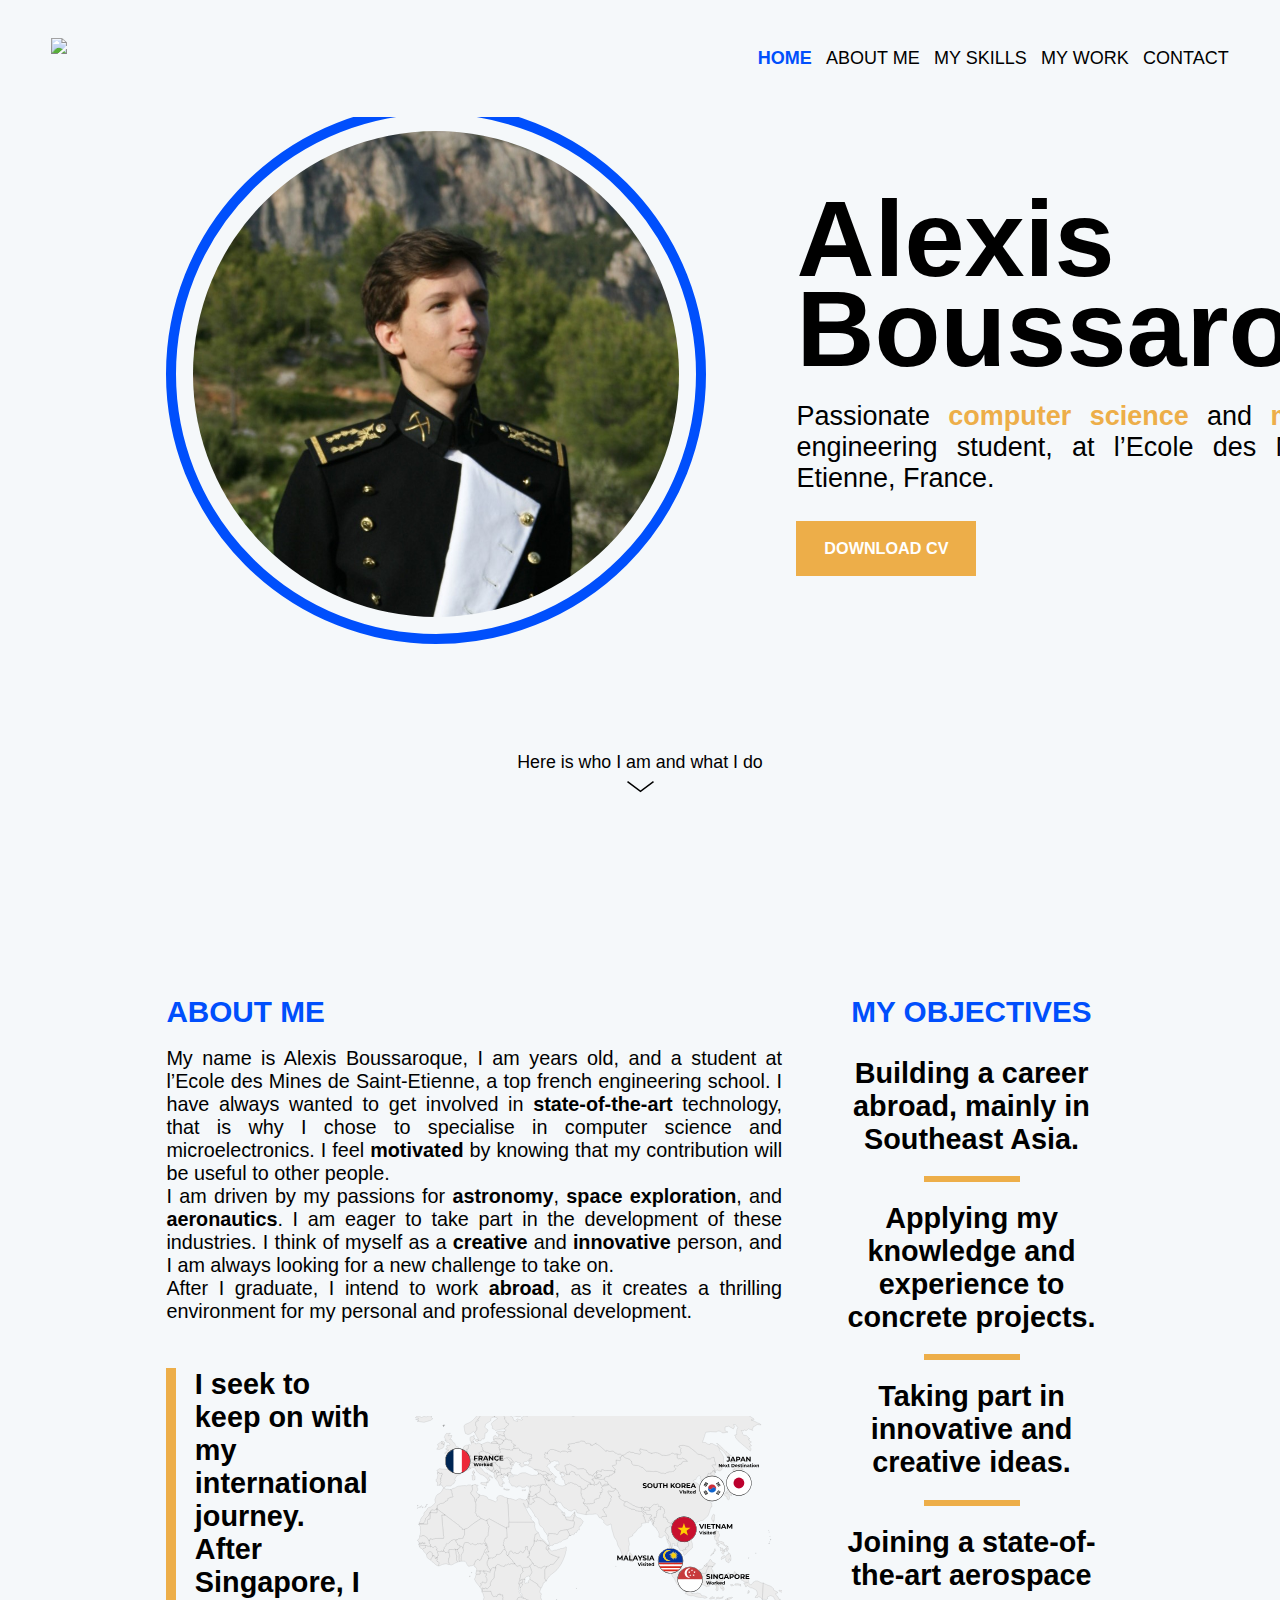
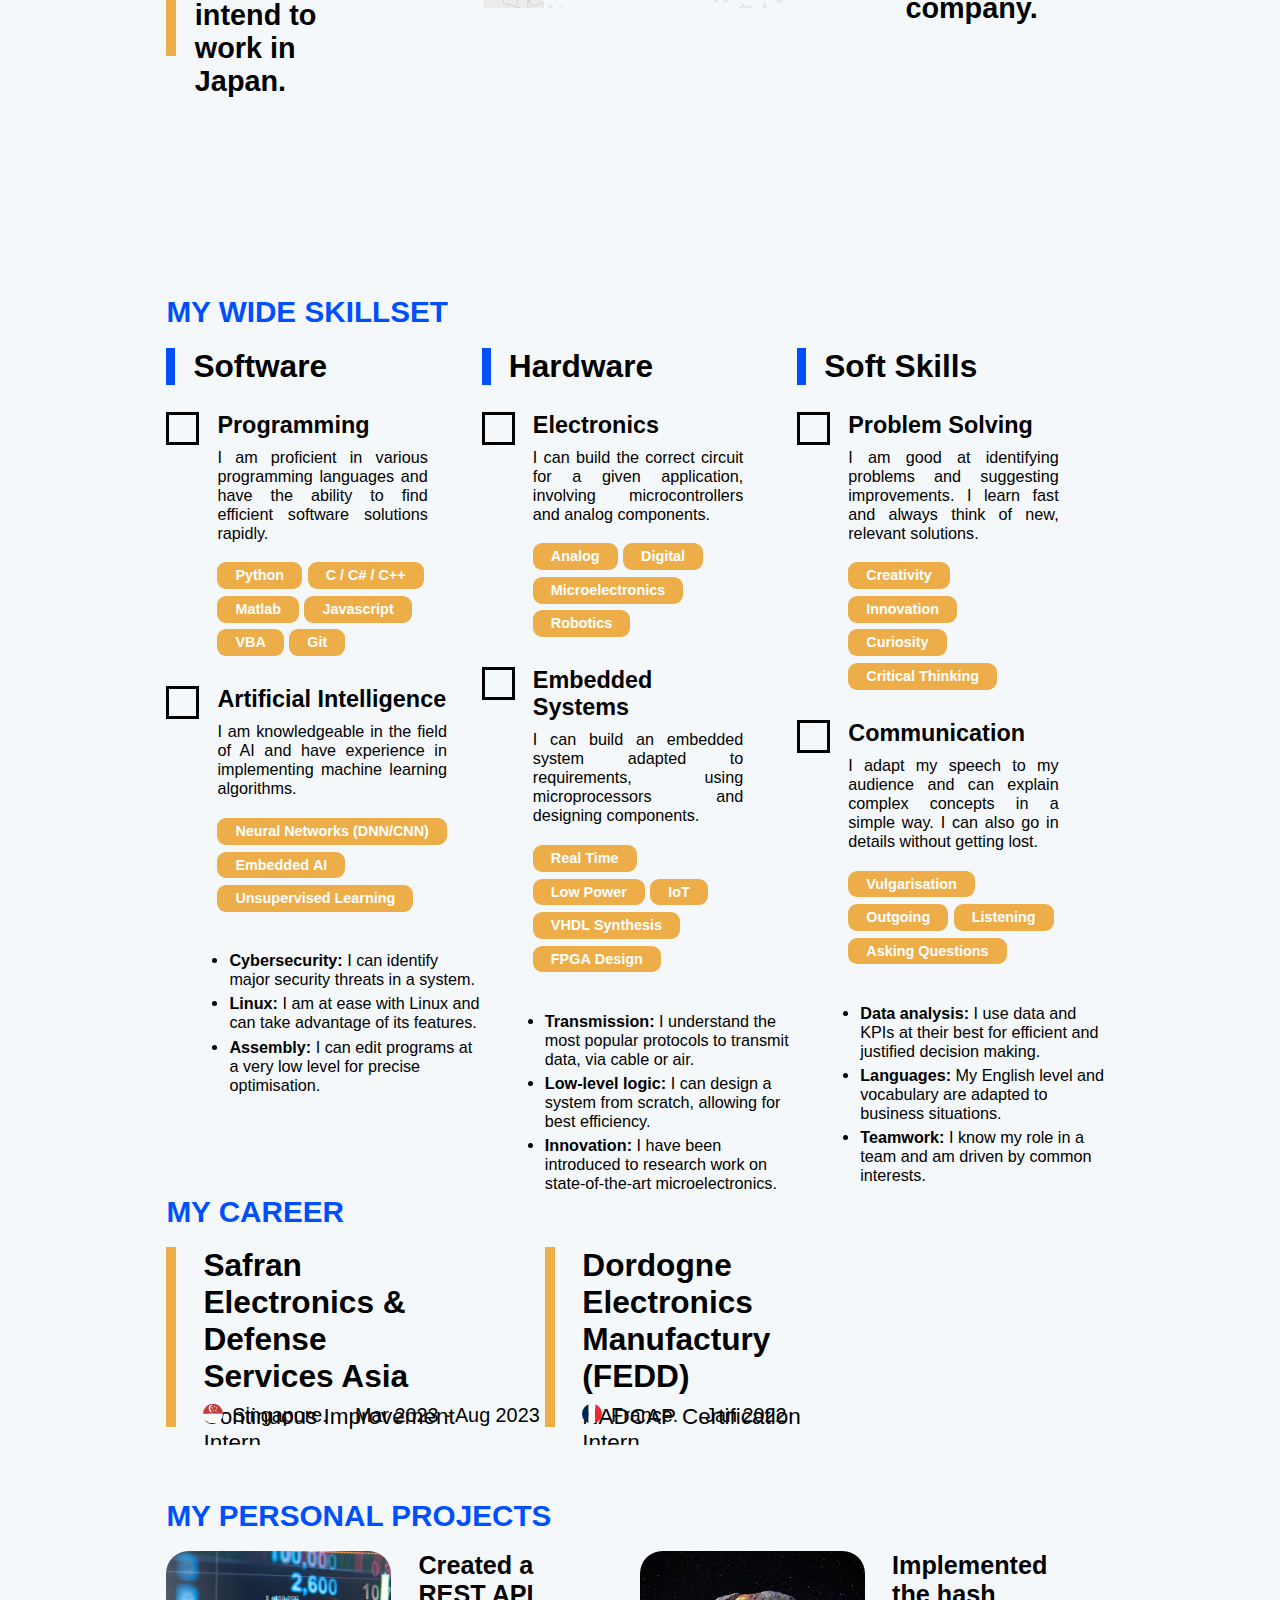
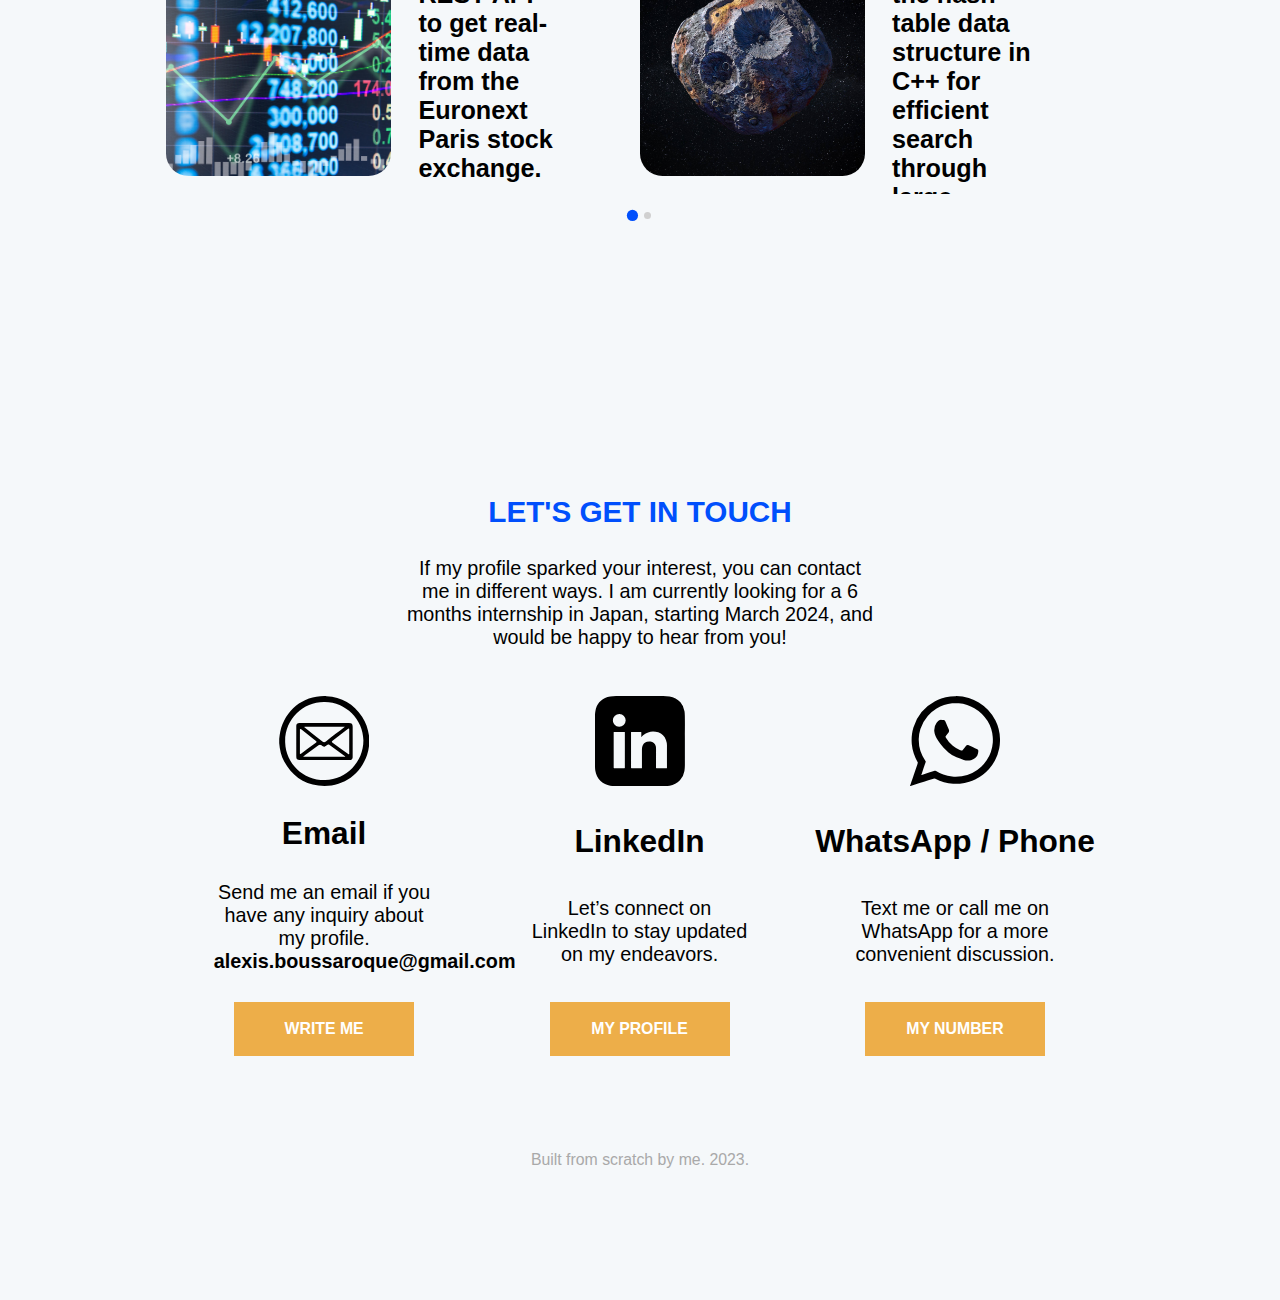
==== index.html @ 75cb09f6 "feat: Improved the 'skills' section" ====
<!DOCTYPE html>
<html>
    <head>
        <title>Alexis Boussaroque</title>
        <link rel="icon" href="static/images/website_logo.svg">
        <link rel="stylesheet" href="static/css/common_styles.css">
        <link rel="stylesheet" href="static/css/home_styles.css">
        <link rel="stylesheet" href="static/css/aboutme_styles.css">
        <link rel="stylesheet" href="static/css/skills_styles.css">
        <link rel="stylesheet" href="static/css/work_styles.css">
        <link rel="stylesheet" href="static/css/contact_styles.css">
        <meta name="viewport" content="width=device-width, height=device-height, initial-scale=1.0, user-scalable=0, minimum-scale=1.0, maximum-scale=1.0">
    </head>
    <body>
        <div class="mobile-menu-opacifier"></div>
        <!-- HEADER -->
        <div class="header">
            <div class="header-logo" onclick="scrollToSlide(0)">
                <img src="static/images/website_logo.svg">
            </div>
            <div class="header-menu">
                <div class="header-tab header-tab-selected">HOME</div>
                <div class="header-tab">ABOUT ME</div>
                <div class="header-tab">MY SKILLS</div>
                <div class="header-tab">MY WORK</div>
                <div class="header-tab">CONTACT</div>
            </div>
            <div class="header-menu-mobile" onclick="toggleMobileMenu()">
                <div class="header-menu-active-tab">HOME</div>
                <div class="header-menu-mobile-icon">
                    <svg width="53" height="23" viewBox="0 0 53 23" fill="none" xmlns="http://www.w3.org/2000/svg"><path d="M1 2L26.5 21L52 2" stroke="black" stroke-width="10"/></svg>
                </div>
            </div>
        </div>
        <div class="mobile-menu-container">
            <div class="header-tab-mobile header-tab-selected">HOME</div>
            <div class="header-tab-mobile">ABOUT ME</div>
            <div class="header-tab-mobile">MY SKILLS</div>
            <div class="header-tab-mobile">MY WORK</div>
            <div class="header-tab-mobile">CONTACT</div>
        </div>

        <!-- HOME -->
        <div class="slide" id="homeSlide">
            <div class="home-container">
                <div class="portrait-container">
                    <div class="portrait-outline"></div>
                    <div class="portrait-image"></div>
                </div>
                <div class="home-text-container">
                    <h1>Alexis<br>Boussaroque</h1>
                    <p>Passionate <b>computer science</b> and <b>microelectronics</b> engineering student, at l’Ecole des Mines de Saint-Etienne, France.</p>
                    <button onclick="window.open('static/doc/cv.pdf', '_blank')">DOWNLOAD CV</button>
                </div>
            </div>
            <div class="scroll-message" onclick="scrollToSlide(1)">
                <p>Here is who I am and what I do</p>
                <svg width="53" height="23" viewBox="0 0 53 23" fill="none" xmlns="http://www.w3.org/2000/svg"><path d="M1 2L26.5 21L52 2" stroke="black" stroke-width="3"/></svg>
            </div>
        </div>

        <!-- ABOUT ME -->
        <div class="slide" id="aboutmeSlide">
            <div class="aboutme-columns">
                <div class="column">
                    <h2>ABOUT ME</h2>
                    <p>
                        My name is Alexis Boussaroque, I am <span id="age"></span> years old, and a student at l’Ecole des Mines de Saint-Etienne, a top french engineering school.
                        I have always wanted to get involved in <b>state-of-the-art</b> technology, that is why I chose to specialise in computer science and microelectronics.
                        I feel <b>motivated</b> by knowing that my contribution will be useful to other people.<br>
                        I am driven by my passions for <b>astronomy</b>, <b>space exploration</b>, and <b>aeronautics</b>. I am eager to take part in the development of these industries.
                        I think of myself as a <b>creative</b> and <b>innovative</b> person, and I am always looking for a new challenge to take on.<br>
                        After I graduate, I intend to work <b>abroad</b>, as it creates a thrilling environment for my personal and professional development.
                    </p>
                    <div class="world-map">
                        <div>
                            I seek to keep on with my international journey.<br>
                            After Singapore, I intend to work in Japan.
                        </div>
                        <div></div>
                    </div>
                </div>
                <div class="column">
                    <h2>MY OBJECTIVES</h2>
                    <div class="objective-text">Building a career abroad, mainly in Southeast Asia.</div>
                    <hr class="objective-line">
                    <div class="objective-text">Applying my knowledge and experience to concrete projects.</div>
                    <hr class="objective-line">
                    <div class="objective-text">Taking part in innovative and creative ideas.</div>
                    <hr class="objective-line">
                    <div class="objective-text">Joining a state-of-the-art aerospace company.</div>
                </div>
            </div>
        </div>

        <!-- SKILLS -->
        <div class="slide" id="skillsSlide">
            <h2>MY WIDE SKILLSET</h2>
            <div class="skills-columns">
                <div class="column">
                    <h3>Software</h3>
                    <div class="skills-list">
                        <div class="skill">
                            <div class="skill-icon"></div>
                            <div class="skill-description">
                                <span>Programming</span>
                                <p>
                                    I am proficient in various programming languages and have the ability to find efficient software solutions rapidly.
                                </p>
                                <div class="skill-tags">
                                    <span class="skill-tag">Python</span>
                                    <span class="skill-tag">C&nbsp;/&nbsp;C#&nbsp;/&nbsp;C++</span>
                                    <span class="skill-tag">Matlab</span>
                                    <span class="skill-tag">Javascript</span>
                                    <span class="skill-tag">VBA</span>
                                    <span class="skill-tag">Git</span>
                                </div>    
                            </div>
                        </div>
                        <div class="skill">
                            <div class="skill-icon"></div>
                            <div class="skill-description">
                                <span>Artificial Intelligence</span>
                                <p>
                                    I am knowledgeable in the field of AI and have experience in implementing machine learning algorithms.
                                </p>
                                <div class="skill-tags">
                                    <span class="skill-tag">Neural&nbsp;Networks&nbsp;(DNN/CNN)</span>
                                    <span class="skill-tag">Embedded&nbsp;AI</span>
                                    <span class="skill-tag">Unsupervised&nbsp;Learning</span>
                                </div>    
                            </div>
                        </div>
                        <div class="additional-skills">
                            <ul>
                                <li><b>Cybersecurity:</b> I can identify major security threats in a system.</li>
                                <li><b>Linux:</b> I am at ease with Linux and can take advantage of its features.</li>
                                <li><b>Assembly:</b> I can edit programs at a very low level for precise optimisation.</li>
                            </ul>
                        </div>
                    </div>
                </div>
                <div class="column">
                    <h3>Hardware</h3>
                    <div class="skills-list">
                        <div class="skill">
                            <div class="skill-icon"></div>
                            <div class="skill-description">
                                <span>Electronics</span>
                                <p>
                                    I can build the correct circuit for a given application, involving microcontrollers and analog components.
                                </p>
                                <div class="skill-tags">
                                    <span class="skill-tag">Analog</span>
                                    <span class="skill-tag">Digital</span>
                                    <span class="skill-tag">Microelectronics</span>
                                    <span class="skill-tag">Robotics</span>
                                </div>    
                            </div>
                        </div>
                        <div class="skill">
                            <div class="skill-icon"></div>
                            <div class="skill-description">
                                <span>Embedded Systems</span>
                                <p>
                                    I can build an embedded system adapted to requirements, using microprocessors and designing components.
                                </p>
                                <div class="skill-tags">
                                    <span class="skill-tag">Real&nbsp;Time</span>
                                    <span class="skill-tag">Low&nbsp;Power</span>
                                    <span class="skill-tag">IoT</span>
                                    <span class="skill-tag">VHDL&nbsp;Synthesis</span>
                                    <span class="skill-tag">FPGA&nbsp;Design</span>
                                </div>    
                            </div>
                        </div>
                        <div class="additional-skills">
                            <ul>
                                <li><b>Transmission:</b> I understand the most popular protocols to transmit data, via cable or air.</li>
                                <li><b>Low-level logic:</b> I can design a system from scratch, allowing for best efficiency.</li>
                                <li><b>Innovation:</b> I have been introduced to research work on state-of-the-art microelectronics.</li>
                            </ul>
                        </div>
                    </div>
                </div>
                <div class="column">
                    <h3>Soft Skills</h3>
                    <div class="skills-list">
                        <div class="skill">
                            <div class="skill-icon"></div>
                            <div class="skill-description">
                                <span>Problem Solving</span>
                                <p>
                                    I am good at identifying problems and suggesting improvements. I learn fast and always think of new, relevant solutions.
                                </p>
                                <div class="skill-tags">
                                    <span class="skill-tag">Creativity</span>
                                    <span class="skill-tag">Innovation</span>
                                    <span class="skill-tag">Curiosity</span>
                                    <span class="skill-tag">Critical&nbsp;Thinking</span>
                                </div>    
                            </div>
                        </div>
                        <div class="skill">
                            <div class="skill-icon"></div>
                            <div class="skill-description">
                                <span>Communication</span>
                                <p>
                                    I adapt my speech to my audience and can explain complex concepts in a simple way. I can also go in details without getting lost.
                                </p>
                                <div class="skill-tags">
                                    <span class="skill-tag">Vulgarisation</span>
                                    <span class="skill-tag">Outgoing</span>
                                    <span class="skill-tag">Listening</span>
                                    <span class="skill-tag">Asking&nbsp;Questions</span>
                                </div>    
                            </div>
                        </div>
                        <div class="additional-skills">
                            <ul>
                                <li><b>Data analysis:</b> I use data and KPIs at their best for efficient and justified decision making.</li>
                                <li><b>Languages:</b> My English level and vocabulary are adapted to business situations.</li>
                                <li><b>Teamwork:</b> I know my role in a team and am driven by common interests.</li>
                            </ul>
                        </div>
                    </div>
                </div>
            </div>
        </div>

        <!-- WORK -->
        <div class="slide" id="workSlide">
            <h2>MY CAREER</h2>
            <div class="career-carousel">
                <!-- Add a new job here -->
                <div class="job">
                    <h3>Safran Electronics & Defense Services Asia</h3>
                    <p>Continuous Improvement Intern</p>
                    <p><i style="background-image: url('static/images/flags/flag_sg.svg');"></i>Singapore.<b></b>Mar 2023 - Aug 2023</p>
                </div>
                <div class="job">
                    <h3>Dordogne Electronics Manufactury (FEDD)</h3>
                    <p>NADCAP Certification Intern</p>
                    <p><i style="background-image: url('static/images/flags/flag_fr.svg');"></i>France.<b></b>Jan 2022</p>
                </div>
            </div>
            <h2>MY PERSONAL PROJECTS</h2>
            <div class="projects-carousel">
                <!-- Add a new project here -->
                <div class="project" onclick="window.open('https://github.com/H3Aether/Euronext-Paris-API', '_blank')">
                    <div class="project-image-container">
                        <div class="project-image" style="background-image: url('static/images/projects/stock_api.jpg');"></div>
                    </div>
                    <div class="project-description">
                        <h3>Created a REST API to get real-time data from the Euronext Paris stock exchange.</h3>
                        <div class="project-tags">
                            <span class="project-tag">Python</span>
                            <span class="project-tag">API</span>
                            <span class="project-tag">Web&nbsp;scrapping</span>
                        </div>
                    </div>
                </div>
                <div class="project" onclick="window.open('https://github.com/H3Aether/Hash-Table-Cpp', '_blank')">
                    <div class="project-image-container">
                        <div class="project-image" style="background-image: url('static/images/projects/hash_tables.jpg');"></div>
                    </div>
                    <div class="project-description">
                        <h3>Implemented the hash table data structure in C++ for efficient search through large datasets.</h3>
                        <div class="project-tags">
                            <span class="project-tag">C++</span>
                            <span class="project-tag">Data&nbsp;structure</span>
                            <span class="project-tag">Optimization</span>
                            <span class="project-tag">NASA&nbsp;SBDB</span>
                        </div>
                    </div>
                </div>
                <div class="project" onclick="">
                    <div class="project-image-container">
                        <div class="project-image" style="background-image: url('static/images/projects/car_model.jpg');"></div>
                    </div>
                    <div class="project-description">
                        <h3>Set up a mathematical model of a car and simulated it.</h3>
                        <div class="project-tags">
                            <span class="project-tag">Python</span>
                            <span class="project-tag">Mechanics</span>
                            <span class="project-tag">Simulation</span>
                        </div>
                    </div>
                </div>
            </div>
            <div class="projects-carousel-indicators">
            </div>
        </div>

        <!-- CONTACT -->
        <div class="slide" id="contactSlide">
            <h2>LET'S GET IN TOUCH</h2>
            <p class="contact-message">
                If my profile sparked your interest, you can contact me in different ways.
                I am currently looking for a 6 months internship in Japan, starting March 2024, and would be happy to hear from you!
            </p>
            <div class="contact-columns">
                <div class="column">
                    <div class="contact-icon" style="background-image: url('static/images/email.svg');"></div>
                    <h3>Email</h3>
                    <p>
                        Send me an email if you have any inquiry about my profile.
                        <b>alexis.boussaroque@gmail.com</b>
                    </p>
                    <button onclick="window.open('mailto:alexis.boussaroque@gmail.com', '_self')">WRITE ME</button>
                </div>
                <div class="column">
                    <div class="contact-icon" style="background-image: url('static/images/linkedin.svg');"></div>
                    <h3>LinkedIn</h3>
                    <p>
                        Let’s connect on LinkedIn to stay updated on my endeavors.
                    </p>
                    <button onclick="window.open('https://www.linkedin.com/in/alexis-boussaroque-a80697221/', '_blank')">MY PROFILE</button>
                </div>
                <div class="column">
                    <div class="contact-icon" style="background-image: url('static/images/whatsapp.svg');"></div>
                    <h3>WhatsApp / Phone</h3>
                    <p>
                        Text me or call me on WhatsApp for a more convenient discussion.
                    </p>
                    <button id="phoneNumberButton" onclick="console.log(document.getElementById('phoneNumberButton').innerText = '+33 7 82 79 73 76')">MY NUMBER</button>
                </div>
            </div>
            <p class="footer-text">Built from scratch by me. 2023.</p>
        </div>
    </body>

    <script src="static/js/menu.js"></script>
    <script src="static/js/carousel.js"></script>
    <script src="static/js/age.js"></script>
</html>
---- static/css/common_styles.css ----
:root{
    --background-color: #F5F8FA;
    --primary-color: #004FFC;
    --secondary-color: #EDAE49;
    --text-color: #000000;
}

body{
    height: 100%;
    background-color: var(--background-color);
    display: flex;
    flex-direction: column;
    padding: 0;
    margin: 0;
    font: 400 2.2vh 'Montserrat', sans-serif;
    color: var(--text-color);
}

.slide{
    height: 100vh;
    padding: 0 13vw;
}

button{
    font: 700 0.6em 'Montserrat', sans-serif;
    background-color: var(--secondary-color);
    border: none;
    color: white;
    padding: 2vh 0;
    width: 20vh;
    cursor: pointer;
}

h1{
    font: 800 12vh 'Montserrat', sans-serif;
    line-height: 10vh;
    margin: 0;
}

h2{
    font-size: 1.5em;
    color: var(--primary-color);
    margin: 0;
}

h3{
    font-size: 1.6em;
    text-align: center;
    margin: 0;
}

/* PHONE */
@media only screen and (max-width: 1024px) {
    body{
        font-size: 1em;
    }

    .slide{
        padding: 0 10vw;
        height: auto;
    }

    button{
        font-size: 0.8em;
        margin: auto;
    }

    h1{
        line-height: 0.9em;
        font-size: 3em;
        text-align: center;
    }

    h2{
        font-size: 1.8em;
        text-align: center;
    }
}
---- static/css/home_styles.css ----
/* HEADER */

.header{
    position: fixed;
    top: 0;
    height: 13%;
    width: 100%;
    background-color: var(--background-color);
    z-index: 3;
    display: flex;
    flex-direction: row;
    justify-content: space-between;
    align-items: center;
    padding: 0 4%;
    box-sizing: border-box;
}

.header-logo{
    height: 5vh;
    aspect-ratio: 1;
    cursor: pointer;
}

.header-logo svg{
    transform: translateY(1vh);
}

.header-menu{
    height: 35px;
    width: 40%;
    display: flex;
    flex-direction: row;
    justify-content: space-between;
    align-items: center;
    font-size: 2vh;
}

.header-tab{
    width: auto;
    display: block;
    cursor: pointer;
}

.header-tab:hover{
    font-weight: 700;
    letter-spacing:-0.04vh;
}

.header-tab-selected{
    font-weight: 700;
    color: var(--primary-color);
}

.mobile-menu-opacifier{
    display: none;
    transition-duration: 333ms;
}

.header-menu-mobile{
    display: none;
}

.mobile-menu-container{
    display: none;
}


/* HOME */
.home-container {
	width: 100%;
	height: 60vh;
	margin-top: 11%;
    display: flex;
    flex-direction: row;
}

.portrait-container{
    aspect-ratio: 1;
    flex-shrink: 0;
    position: relative;
}

.home-text-container{
    padding: 10vh 0 10vh 10vh;
    font: 500 3vh 'Montserrat', sans-serif;
    box-sizing: border-box;
    display: flex;
    flex-direction: column;
    justify-content: space-between;
}

.portrait-outline{
    position: absolute;
    width: 100%;
    height: 100%;
    border-radius: 50%;
    border: 1.2vh solid var(--primary-color);
    box-sizing: border-box;
}

.portrait-image{
    position: absolute;
    top: 50%;
    left: 50%;
    transform: translate(-50%, -50%);
    width: 90%;
    height: 90%;
    border-radius: 50%;
    background-image: url("../images/portrait_square.jpg");
    background-size: cover;

}

.home-text-container p {
    text-align: justify;
}

.home-text-container b {
    color: var(--secondary-color);
}

.scroll-message{
    width: 100%;
    margin-top: 12vh;
    text-align: center;
    font-size: 0.9em;
    cursor: pointer;
}

.scroll-message p{
    margin: 0 0 0.2vh 0;
}

.scroll-message svg{
    width: 3vh;
}

/* PHONE */
@media (max-width: 1024px) and (orientation: portrait) {
    /* HEADER */
    .header{
        height: 10vh;
        padding: 0 8%;
    }

    .header-logo{
        height: 6vh;
    }

    .header-menu{
        display: none;
    }

    .header-menu-mobile{
        display: flex;
        flex-direction: row;
        align-items: center;
        font-weight: 700;
        cursor: pointer;
    }

    .header-menu-mobile-icon{
        height: 1.3vh;
        width: 1.3vh;
        margin-left: 1vh;
        position: relative;
    }

    .header-menu-mobile-icon svg{
        height: 100%;
        width: 100%;
        position: absolute;
        top: 0;
        transition-duration: 333ms;
    }

    .mobile-menu-container{
        position: fixed;
        width: 100%;
        height: auto;
        padding-bottom: 2vh;
        border-bottom-left-radius: 3vh;
        border-bottom-right-radius: 3vh;
        z-index: 2;
        display: flex;
        flex-direction: column;
        margin-top: 10vh;
        text-align: center;
        background-color: var(--background-color);
        transition-duration: 333ms;
        transform: translateY(-100%);
    }

    .header-tab-mobile{
        margin-bottom: 1vh;
        cursor: pointer;
    }

    .mobile-menu-opacifier{
        height: 100vh;
        width: 100vw;
        position: fixed;
        background-color: rgba(0, 0, 0, 0.6);
        z-index: 1;
    }

    /* HOME */
    #homeSlide{
        height: 100vh;
    }

    .home-container{
        flex-direction: column;
        margin-top: 35%;
        height: auto;
    }

    .portrait-container{
        margin-bottom: 4vh;
    }

    .portrait-outline{
        border-width: 0.8vh;
    }

    .home-text-container{
        padding: 0;
        font-size: 1em;
    }

    .home-container p{
        margin: 4vh 0;
    }

    .scroll-message{
        font-size: 0.7em;
        margin-top: 2vh;
    }
}
---- static/css/aboutme_styles.css ----
.aboutme-columns{
    height: 70vh;
    margin-top: 10%;
    width: 100%;
    display: flex;
    flex-direction: row;
    justify-content: space-between;
}

.aboutme-columns > .column{
    display: flex;
    flex-direction: column;
    justify-content: space-between;
}

.aboutme-columns > .column:first-child{
    width: 65%;
    padding-right: 5%;
    flex-shrink: 0;
}
.aboutme-columns > .column:last-child{
    flex-shrink: 1;
}

.column h2{
    margin-bottom: 2vh;
}

.aboutme-columns .column:first-child > p{
    text-align: justify;
    margin: 0;
}

.world-map{
    margin-top: 5vh;
    height: 32vh;
    display: flex;
    flex-direction: row;
    justify-content: space-between;
}

.world-map > div:first-child {
    width: 30%;
    font-weight: 700;
    font-size: 3.2vh;
    text-align: left;
    border-left: 1.2vh solid var(--secondary-color);
    padding-left: 3%;
    height: auto !important;
}

.world-map > div:last-child{
    background-image: url('../images/world.svg');
    background-size: contain;
    background-repeat: no-repeat;
    background-position: center;
    width: 60%;
}

.column:last-child h2{
    text-align: center;
}

.objective-text{
    text-align: center;
    font-weight: 700;
    font-size: 3.2vh;
}

.objective-line{
    width: 10vh;
    border: 0.4vh solid var(--secondary-color);
}

/* PHONE */
@media only screen and (max-width: 1024px) {
    .aboutme-columns{
        margin-top: 13vh;
        flex-direction: column;
        height: auto;
    }

    .aboutme-columns > .column:first-child{
        width: 100%;
        padding: 0;
    }

    .world-map{
        flex-direction: column;
        height: auto;
        margin: 4vh 0
    }

    .world-map > div:first-child{
        width: 100%;
        box-sizing: border-box;
        font-size: 1.4em;
        border-width: 0.9vh;
    }

    .world-map > div:last-child{
        width: 100%;
        height: 25vh;
    }

    .objective-text{
        font-size: 1.4em;
    }

    .objective-line{
        width: 20%;
        border-width: 0.3vh;
        margin: 2.5vh auto;
    }
}
---- static/css/skills_styles.css ----
#skillsSlide h2{
    margin: 10% 0 2% 0;
}

.skills-columns{
    height: auto;
    display: flex;
    flex-direction: row;
}

.skills-columns .column{
    width: 33.3%;
}

.skills-columns h3{
    text-align: left;
    border-left: 1vh solid var(--primary-color);
    padding-left: 2vh;
    margin-bottom: 3vh;
}

.skills-list{
    display: flex;
    flex-direction: column;
    justify-content: start;
}

.skill{
    display: flex;
    flex-direction: row;
    height: auto;
    margin-bottom: 3vh;
    padding-right: 6vh;
}

.skill-icon{
    width: 3vh;
    height: 3vh;
    margin-right: 2vh;
    border: 3px solid black;
    flex-shrink: 0;
}

.skill-description > span{
    font-weight: 600;
    font-size: 2.6vh;
}

.skill-description p{
    text-align: justify;
    font-size: 1.8vh;
    margin-top: 1vh;
}

.skill-tags{
    line-height: 3.5vh;
}

.skill-tag{
    background-color: var(--secondary-color);
    color: white;
    font-weight: 700;
    font-size: 1.6vh;
    padding: 0.6vh 2vh;
    border-radius: 1vh;
}

.additional-skills{
    padding-left: 5vh;
}

.additional-skills ul{
    margin-top: 1vh;
    padding-left: 2vh;
    font-size: 1.8vh;
}

.additional-skills li{
    margin-bottom: 0.6vh;
}

.additional-skills b{
    font-weight: 600;
}
---- static/css/work_styles.css ----
#workSlide h2{
    margin-bottom: 2vh;
}

#workSlide h2:first-child{
    margin-top: 10%;
}

.career-carousel{
    width: 100%;
    height: 20vh;
    padding-bottom: 2vh;
    margin-bottom: 6vh;
    display: flex;
    flex-direction: row;
    overflow-x: scroll;
    overflow-y: hidden;
}

.job{
    width: 40%;
    padding-right: 10vh;
    padding-left: 3vh;
    border-left: 1.2vh solid var(--secondary-color);
    flex-shrink: 0;
    box-sizing: border-box;
    position: relative;
}

.job h3{
    text-align: left;
}

.job p{
    margin: 1vh 0 0 0;
}

.job i{
    display: inline-block;
    width: 2.2vh;
    aspect-ratio: 1;
    margin-right: 1vh;
    transform: translateY(0.2vh);
}

.job p:nth-child(2){
    font-size: 2.5vh;
}

.job p:last-child{
    position: absolute;
    bottom: 0;
}

.job p > b{
    margin-right: 3vh;
}

.projects-carousel{
    width: 100%;
    height: 25vh;
    padding-bottom: 2vh;
    display: flex;
    flex-direction: row;
    overflow-x: scroll;
}

.project{
    width: 50%;
    padding-right: 10vh;
    flex-shrink: 0;
    display: flex;
    flex-direction: row;
    box-sizing: border-box;
    cursor: pointer;
}

.project-image-container{
    height: 100%;
    aspect-ratio: 1;
    border-radius: 10%;
    margin-right: 3vh;
    overflow: hidden;
    flex-shrink: 0;
}

.project-image{
    height: 100%;
    width: 100%;
    background-size: cover;
    background-position: center;
    background-repeat: no-repeat;
    transition-duration: 333ms;
}

.project:hover .project-image, .project:focus .project-image{
    transform: scale(1.1);
}

.project h3{
    text-align: left;
    font-size: 2.8vh;
    margin-bottom: 2vh;
}

.project-tags{
    line-height: 3.5vh;
}

.project-tag{
    background-color: var(--secondary-color);
    color: white;
    font-weight: 700;
    font-size: 1.6vh;
    padding: 0.6vh 2vh;
    border-radius: 1vh;
}

.projects-carousel-indicators{
    width: 100%;
    margin-top: 2vh;
    display: flex;
    flex-direction: row;
    justify-content: center;
}

.project-indicator{
    width: 0.8vh;
    aspect-ratio: 1;
    margin: 0 0.4vh;
    background-color: #d0d0d0;
    border-radius: 50%;
    transition-duration: 333ms;
}

.indicator-selected{
    background-color: var(--primary-color);
    transform: scale(1.6) translateY(0.0vh);
}


/* PHONE */
@media only screen and (max-width: 1024px) {
    #workSlide h2{
        margin-bottom: 3vh;
    }

    #workSlide h2:first-child{
        margin-top: 13vh;
    }
    
    .career-carousel{
        height: 47vh;
        display: grid;
        grid-template-rows: repeat(2, 1fr);
        grid-template-columns: repeat(2, 100%);
        grid-gap: 2vh;
        grid-auto-flow: column;
    }

    .job{
        width: 100%;
        border-width: 0.9vh;
        padding-left: 2vh;
        padding-right: 0;
    }

    .job h3{
        font-size: 1.5em;
    }

    .job p:nth-child(2){
        font-size: 1.2em;
    }

    .projects-carousel{
        height: auto;
        display: grid;
        grid-template-rows: repeat(2, 1fr);
        grid-template-columns: repeat(2, 100%);
        grid-auto-flow: column;
    }

    .project{
        width: 100%;
        padding-right: 0;
        padding-top: 2vh;
        flex-direction: column;
    }

    .project-image-container{
        width: 35%;
        height: auto;
        order: 1;
    }

    .project h3{
        font-size: 1.2em;
        order: 0;
    }

    .project-tags{
        margin-left: 40%;
        line-height: 1.4em;
        height: 0;
    }

    .project-tag{
        font-size: 0.6em;
    }
}
---- static/css/contact_styles.css ----
#contactSlide h2{
    text-align: center;
    margin: 10% 0 3% 0;
}

.contact-message{
    text-align: center;
    width: 50%;
    margin: auto;
}

.contact-columns{
    height: 40%;
    margin-top: 5%;
    display: flex;
    flex-direction: row;
}

.contact-columns .column{
    width: 33.3%;
    display: flex;
    flex-direction: column;
    justify-content: space-between;
}

.contact-icon{
    height: 10vh;
    aspect-ratio: 1;
    margin: 0 auto;
}


.contact-columns p{
    text-align: center;
    width: 70%;
    margin: 0 auto;
}

.contact-columns button{
    display: block;
    margin: 0 auto;
    font-size: 0.8em;
}

.footer-text{
    margin-top: 10%;
    text-align: center;
    color: #a9a9a9;
    font-size: 0.8em;
}

/* PHONE */
@media only screen and (max-width: 1024px) {
    #contactSlide h2{
        margin: 13vh 0 5% 0;
    }

    .contact-message{
        width: 100%;
    }

    .contact-columns{
        margin-top: 6vh;
        flex-direction: column;
    }

    .contact-columns .column{
        width: 100%;
        margin-bottom: 5%;
    }

    .contact-icon{
        height: 8vh;
        margin: 0 auto 1.5vh auto;
    }

    .contact-columns p{
        width: 100%;
        margin: 1.5vh 0 2vh 0;
    }

    .contact-columns button{
        margin: 0 auto 5vh auto;
    }
}
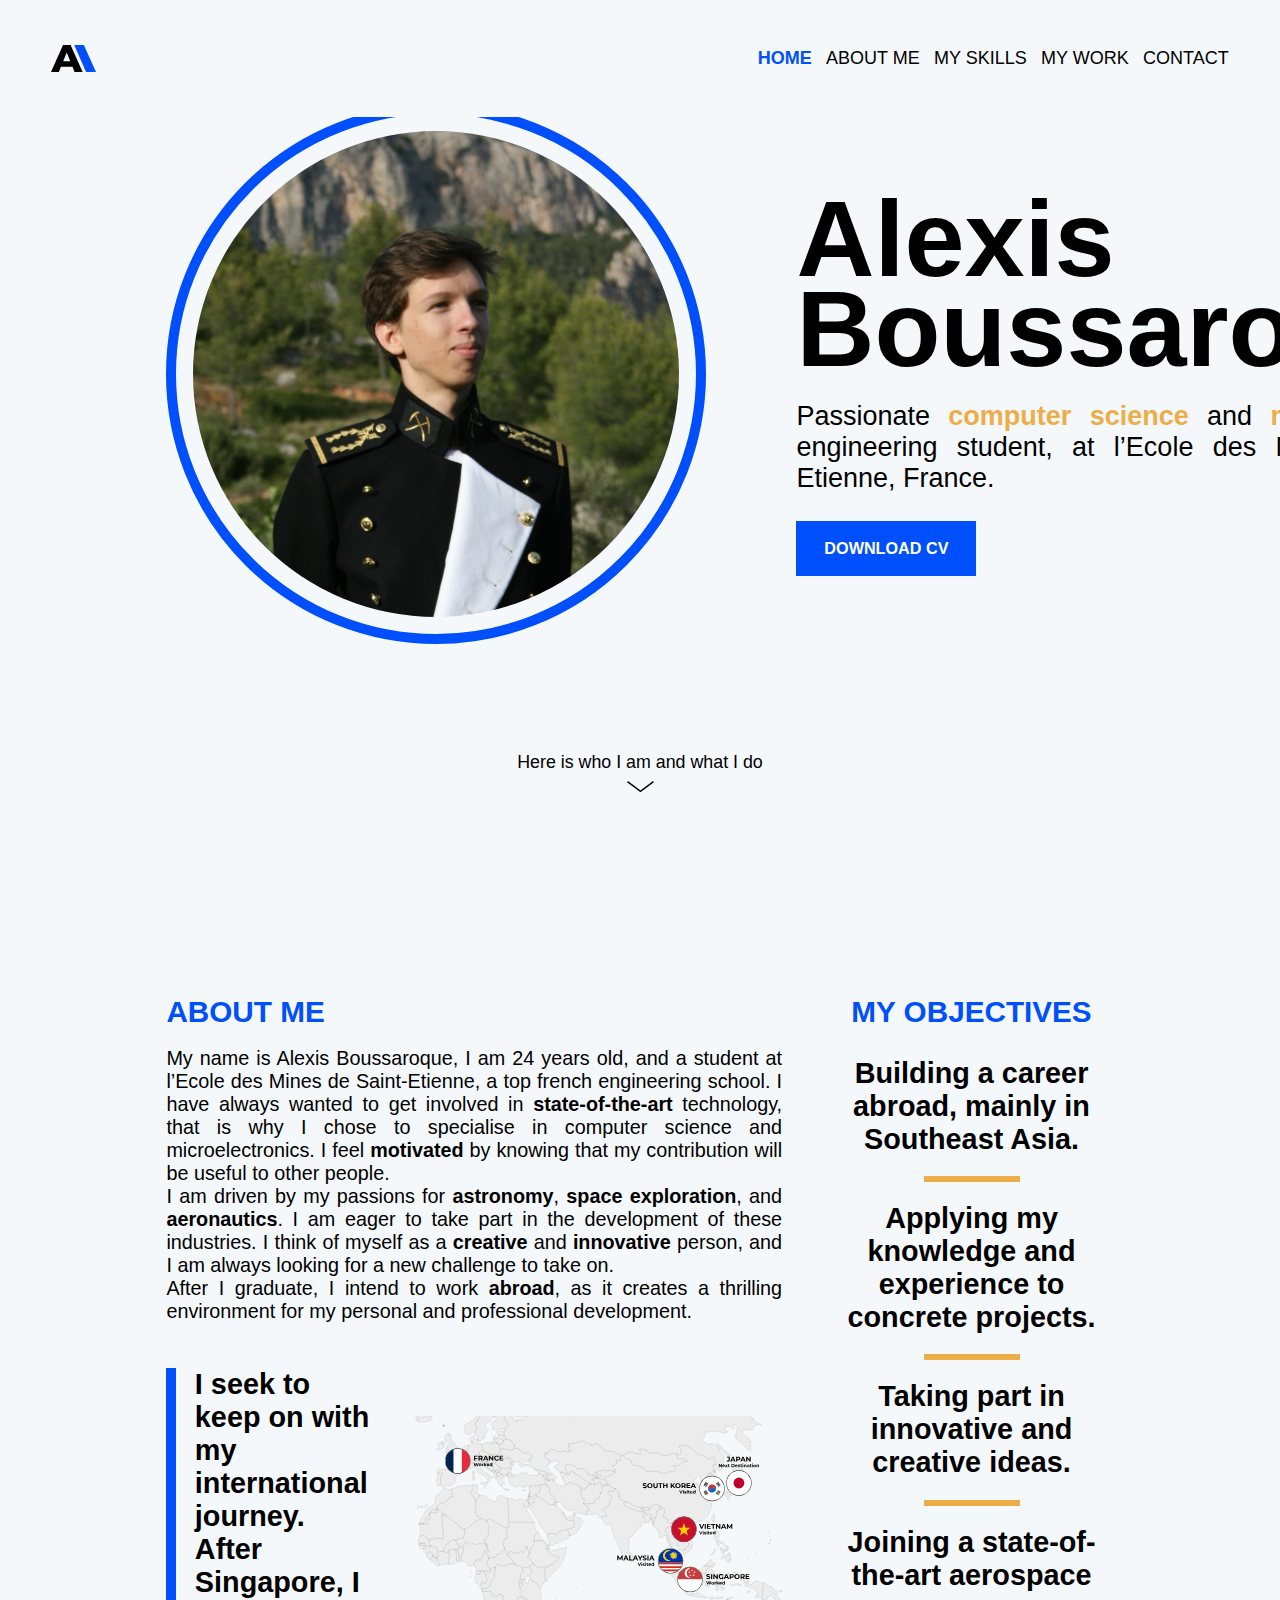
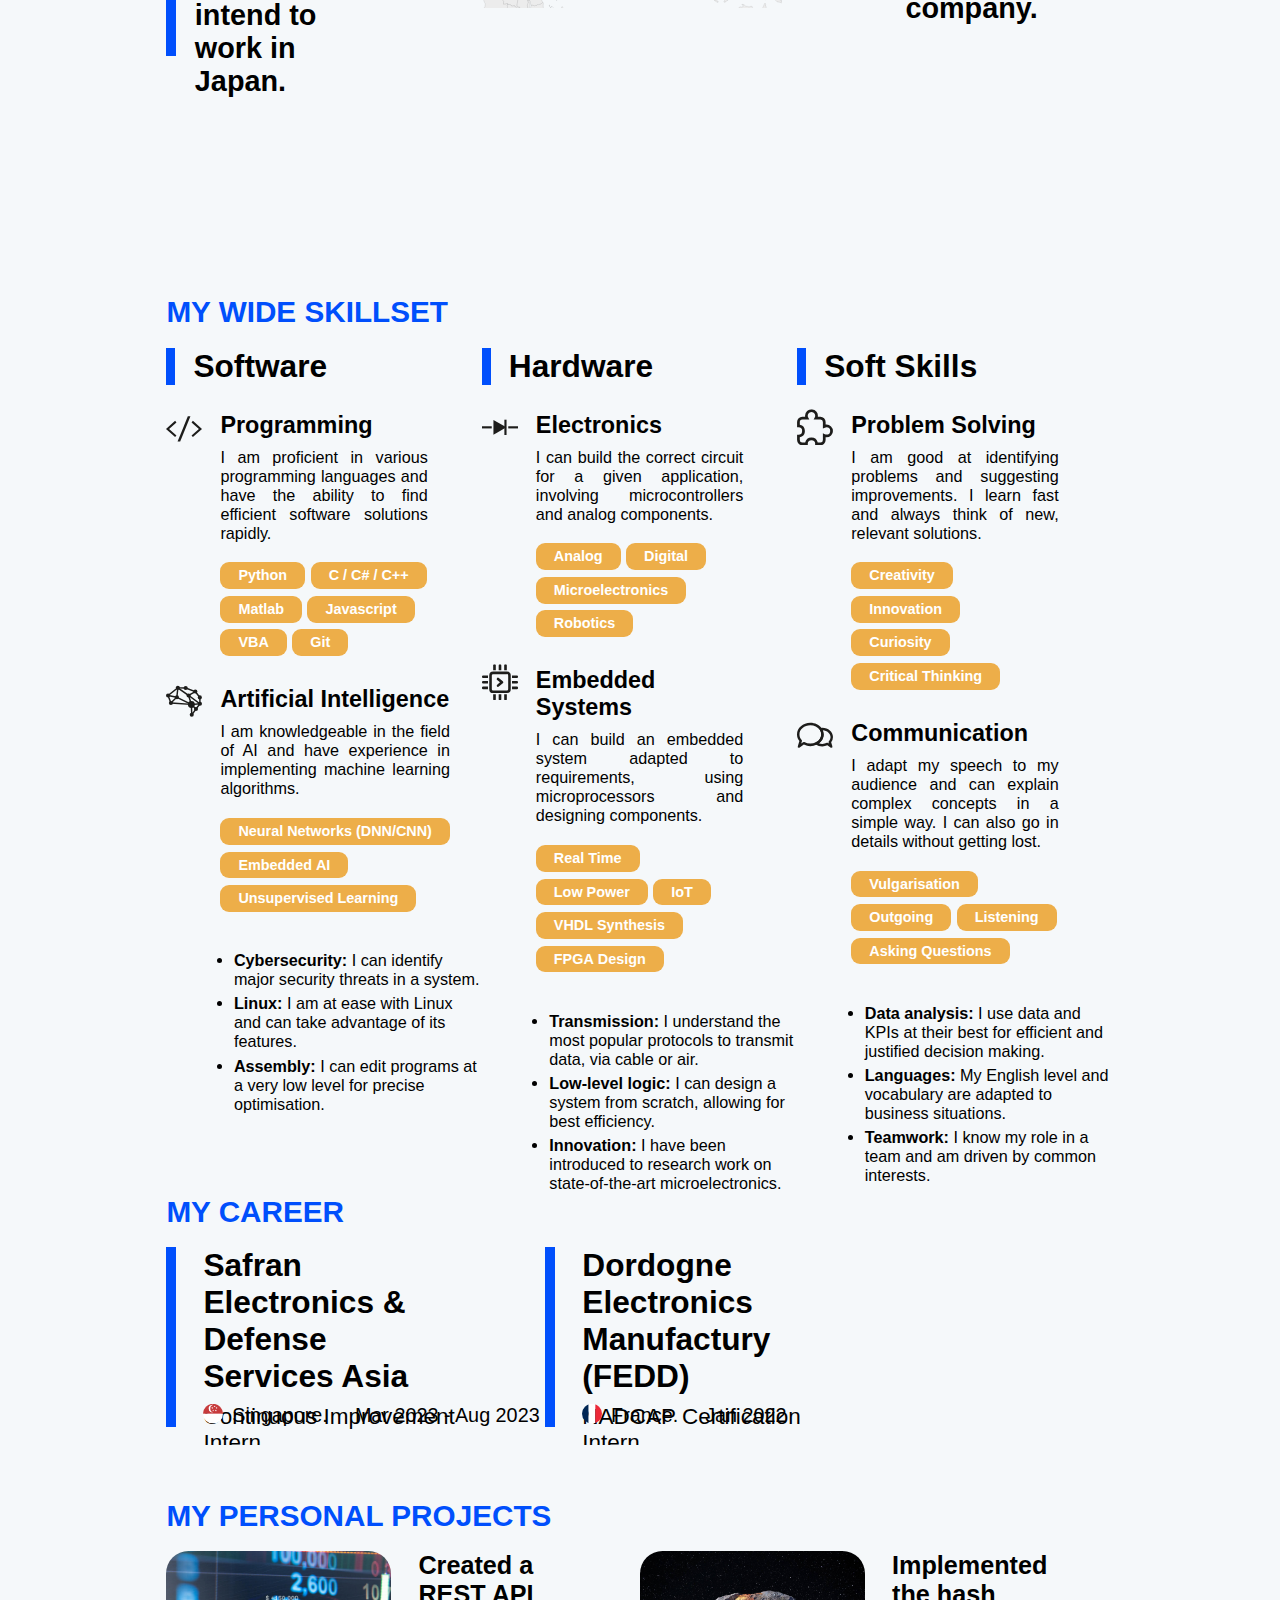
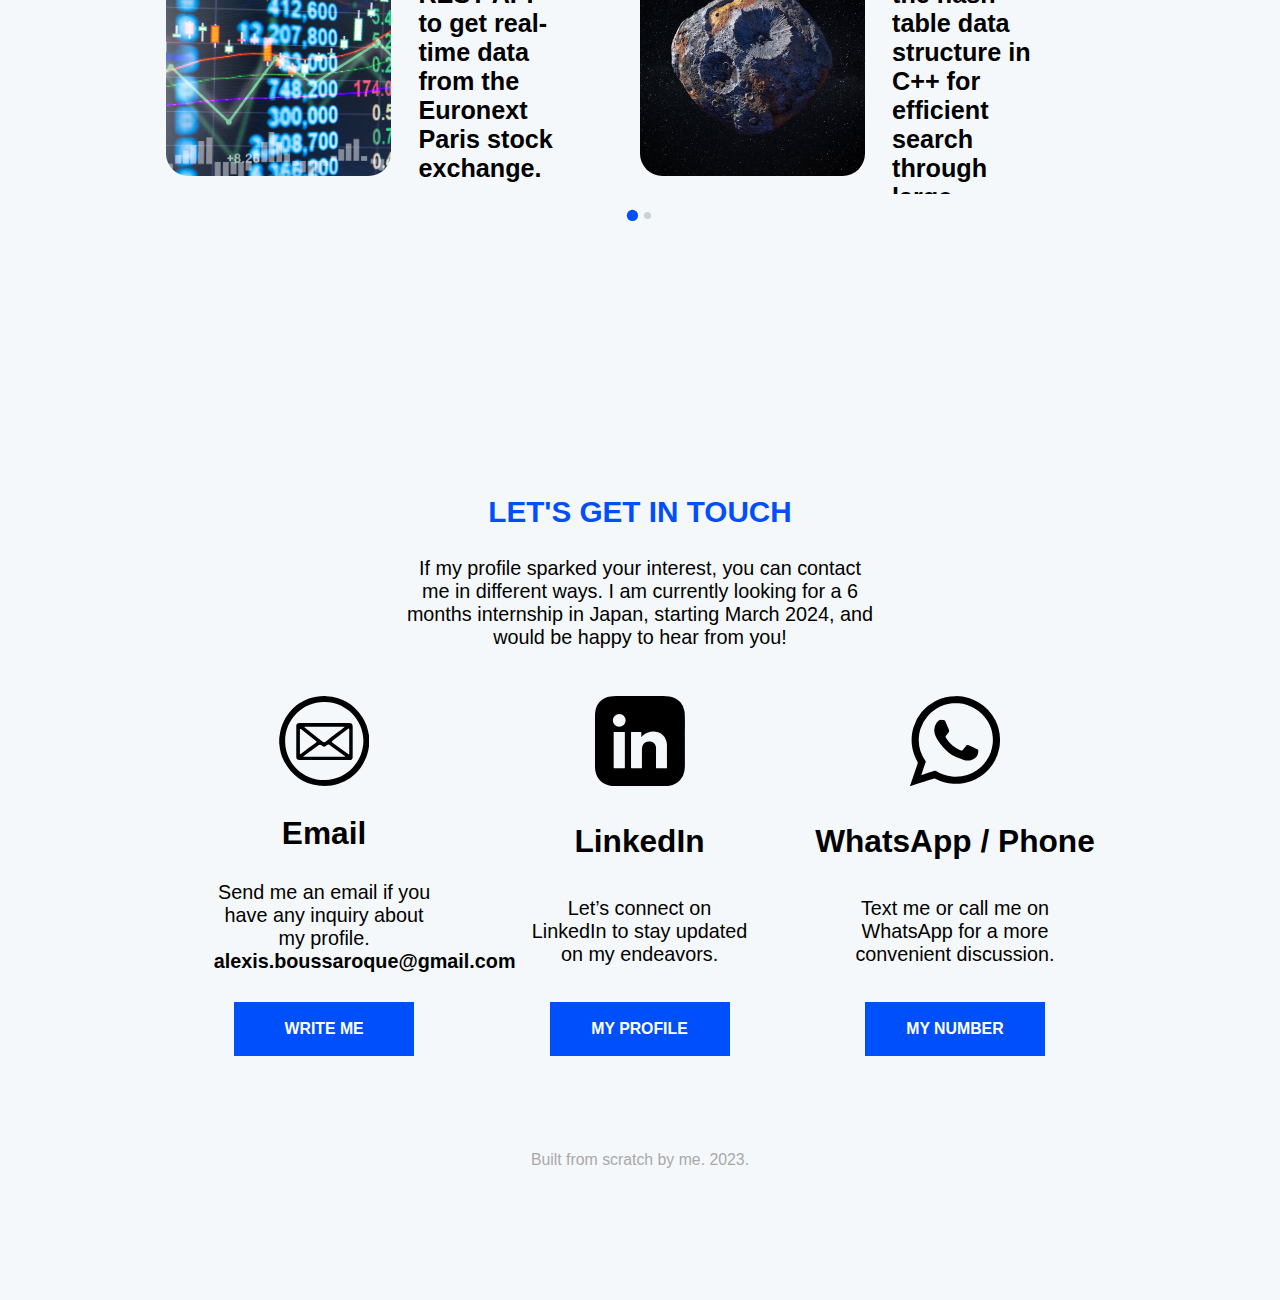
==== commit dcbe0c08: "feat: Improve the 'skills' section on mobile" ====
--- a/index.html
+++ b/index.html
@@ -98,10 +98,13 @@
             <h2>MY WIDE SKILLSET</h2>
             <div class="skills-columns">
                 <div class="column">
-                    <h3>Software</h3>
+                    <h3>
+                        Software
+                        <svg width="53" height="23" viewBox="0 0 53 23" fill="none" xmlns="http://www.w3.org/2000/svg"><path d="M1 2L26.5 21L52 2" stroke="black" stroke-width="10"/></svg>
+                    </h3>
                     <div class="skills-list">
                         <div class="skill">
-                            <div class="skill-icon"></div>
+                            <div class="skill-icon" style="background-image: url('static/images/skills/programming.svg');"></div>
                             <div class="skill-description">
                                 <span>Programming</span>
                                 <p>
@@ -118,7 +121,7 @@
                             </div>
                         </div>
                         <div class="skill">
-                            <div class="skill-icon"></div>
+                            <div class="skill-icon" style="background-image: url('static/images/skills/artificial_intelligence.svg');"></div>
                             <div class="skill-description">
                                 <span>Artificial Intelligence</span>
                                 <p>
@@ -141,10 +144,13 @@
                     </div>
                 </div>
                 <div class="column">
-                    <h3>Hardware</h3>
+                    <h3>
+                        Hardware
+                        <svg width="53" height="23" viewBox="0 0 53 23" fill="none" xmlns="http://www.w3.org/2000/svg"><path d="M1 2L26.5 21L52 2" stroke="black" stroke-width="10"/></svg>
+                    </h3>
                     <div class="skills-list">
                         <div class="skill">
-                            <div class="skill-icon"></div>
+                            <div class="skill-icon" style="background-image: url('static/images/skills/electronics.svg');"></div>
                             <div class="skill-description">
                                 <span>Electronics</span>
                                 <p>
@@ -159,7 +165,7 @@
                             </div>
                         </div>
                         <div class="skill">
-                            <div class="skill-icon"></div>
+                            <div class="skill-icon" style="background-image: url('static/images/skills/embedded_systems.svg');"></div>
                             <div class="skill-description">
                                 <span>Embedded Systems</span>
                                 <p>
@@ -184,10 +190,13 @@
                     </div>
                 </div>
                 <div class="column">
-                    <h3>Soft Skills</h3>
+                    <h3>
+                        Soft Skills
+                        <svg width="53" height="23" viewBox="0 0 53 23" fill="none" xmlns="http://www.w3.org/2000/svg"><path d="M1 2L26.5 21L52 2" stroke="black" stroke-width="10"/></svg>
+                    </h3>
                     <div class="skills-list">
                         <div class="skill">
-                            <div class="skill-icon"></div>
+                            <div class="skill-icon" style="background-image: url('static/images/skills/problem_solving.svg');"></div>
                             <div class="skill-description">
                                 <span>Problem Solving</span>
                                 <p>
@@ -202,7 +211,7 @@
                             </div>
                         </div>
                         <div class="skill">
-                            <div class="skill-icon"></div>
+                            <div class="skill-icon" style="background-image: url('static/images/skills/communication.svg');"></div>
                             <div class="skill-description">
                                 <span>Communication</span>
                                 <p>
@@ -333,4 +342,5 @@
     <script src="static/js/menu.js"></script>
     <script src="static/js/carousel.js"></script>
     <script src="static/js/age.js"></script>
+    <script src="static/js/skills.js"></script>
 </html>--- a/static/css/common_styles.css
+++ b/static/css/common_styles.css
@@ -23,7 +23,7 @@
 
 button{
     font: 700 0.6em 'Montserrat', sans-serif;
-    background-color: var(--secondary-color);
+    background-color: var(--primary-color);
     border: none;
     color: white;
     padding: 2vh 0;
--- a/static/css/home_styles.css
+++ b/static/css/home_styles.css
@@ -21,7 +21,7 @@
     cursor: pointer;
 }
 
-.header-logo svg{
+.header-logo img{
     transform: translateY(1vh);
 }
 
@@ -192,7 +192,7 @@
     }
 
     .header-tab-mobile{
-        margin-bottom: 1vh;
+        margin-bottom: 1.8vh;
         cursor: pointer;
     }
 
--- a/static/css/aboutme_styles.css
+++ b/static/css/aboutme_styles.css
@@ -31,6 +31,14 @@
     margin: 0;
 }
 
+.aboutme-columns p > b{
+    font-weight: 600;
+}
+
+.aboutme-columns p > br{
+    margin-bottom: 1vh;
+}
+
 .world-map{
     margin-top: 5vh;
     height: 32vh;
@@ -44,7 +52,7 @@
     font-weight: 700;
     font-size: 3.2vh;
     text-align: left;
-    border-left: 1.2vh solid var(--secondary-color);
+    border-left: 1.2vh solid var(--primary-color);
     padding-left: 3%;
     height: auto !important;
 }
--- a/static/css/skills_styles.css
+++ b/static/css/skills_styles.css
@@ -17,6 +17,11 @@
     border-left: 1vh solid var(--primary-color);
     padding-left: 2vh;
     margin-bottom: 3vh;
+    position: relative;
+}
+
+.skills-columns h3 > svg{
+    display: none;
 }
 
 .skills-list{
@@ -34,10 +39,10 @@
 }
 
 .skill-icon{
-    width: 3vh;
-    height: 3vh;
+    width: 4vh;
+    height: 4vh;
+    transform: translateY(-0.3vh);
     margin-right: 2vh;
-    border: 3px solid black;
     flex-shrink: 0;
 }
 
@@ -71,7 +76,7 @@
 
 .additional-skills ul{
     margin-top: 1vh;
-    padding-left: 2vh;
+    padding-left: 2.5vh;
     font-size: 1.8vh;
 }
 
@@ -81,4 +86,65 @@
 
 .additional-skills b{
     font-weight: 600;
+}
+
+
+/* PHONE */
+@media only screen and (max-width: 1024px) {
+    #skillsSlide h2{
+        margin: 13vh 0 3vh 0;
+    }
+
+    .skills-columns{
+        flex-direction: column;
+    }
+
+    .skills-columns .column{
+        width: 100%;
+    }
+
+    .skills-columns h3{
+        border-width: 0.9vh;
+        cursor: pointer;
+    }
+
+    .skills-columns h3 > svg{
+        display: inline;
+        position: absolute;
+        right: 0;
+        top: 0;
+        transform: translateY(20%);
+        width: 2vh;
+        transform: rotate(0deg);
+        transition-duration: 333ms;
+    }
+
+    .skills-list{
+        display: none;
+        margin-bottom: 5vh;
+    }
+
+    .column:last-child .skills-list{
+        margin-bottom: 0;
+    }
+
+    .skill{
+        padding-right: 0;
+    }
+
+    .skill-description > span{
+        font-size: 1.4em;
+    }
+
+    .skill-description p{
+        font-size: 0.8em;
+    }
+
+    .skill-tags{
+        line-height: 1.4em;
+    }
+
+    .skill-tag{
+        font-size: 0.6em;
+    }
 }--- a/static/css/work_styles.css
+++ b/static/css/work_styles.css
@@ -21,7 +21,7 @@
     width: 40%;
     padding-right: 10vh;
     padding-left: 3vh;
-    border-left: 1.2vh solid var(--secondary-color);
+    border-left: 1.2vh solid var(--primary-color);
     flex-shrink: 0;
     box-sizing: border-box;
     position: relative;
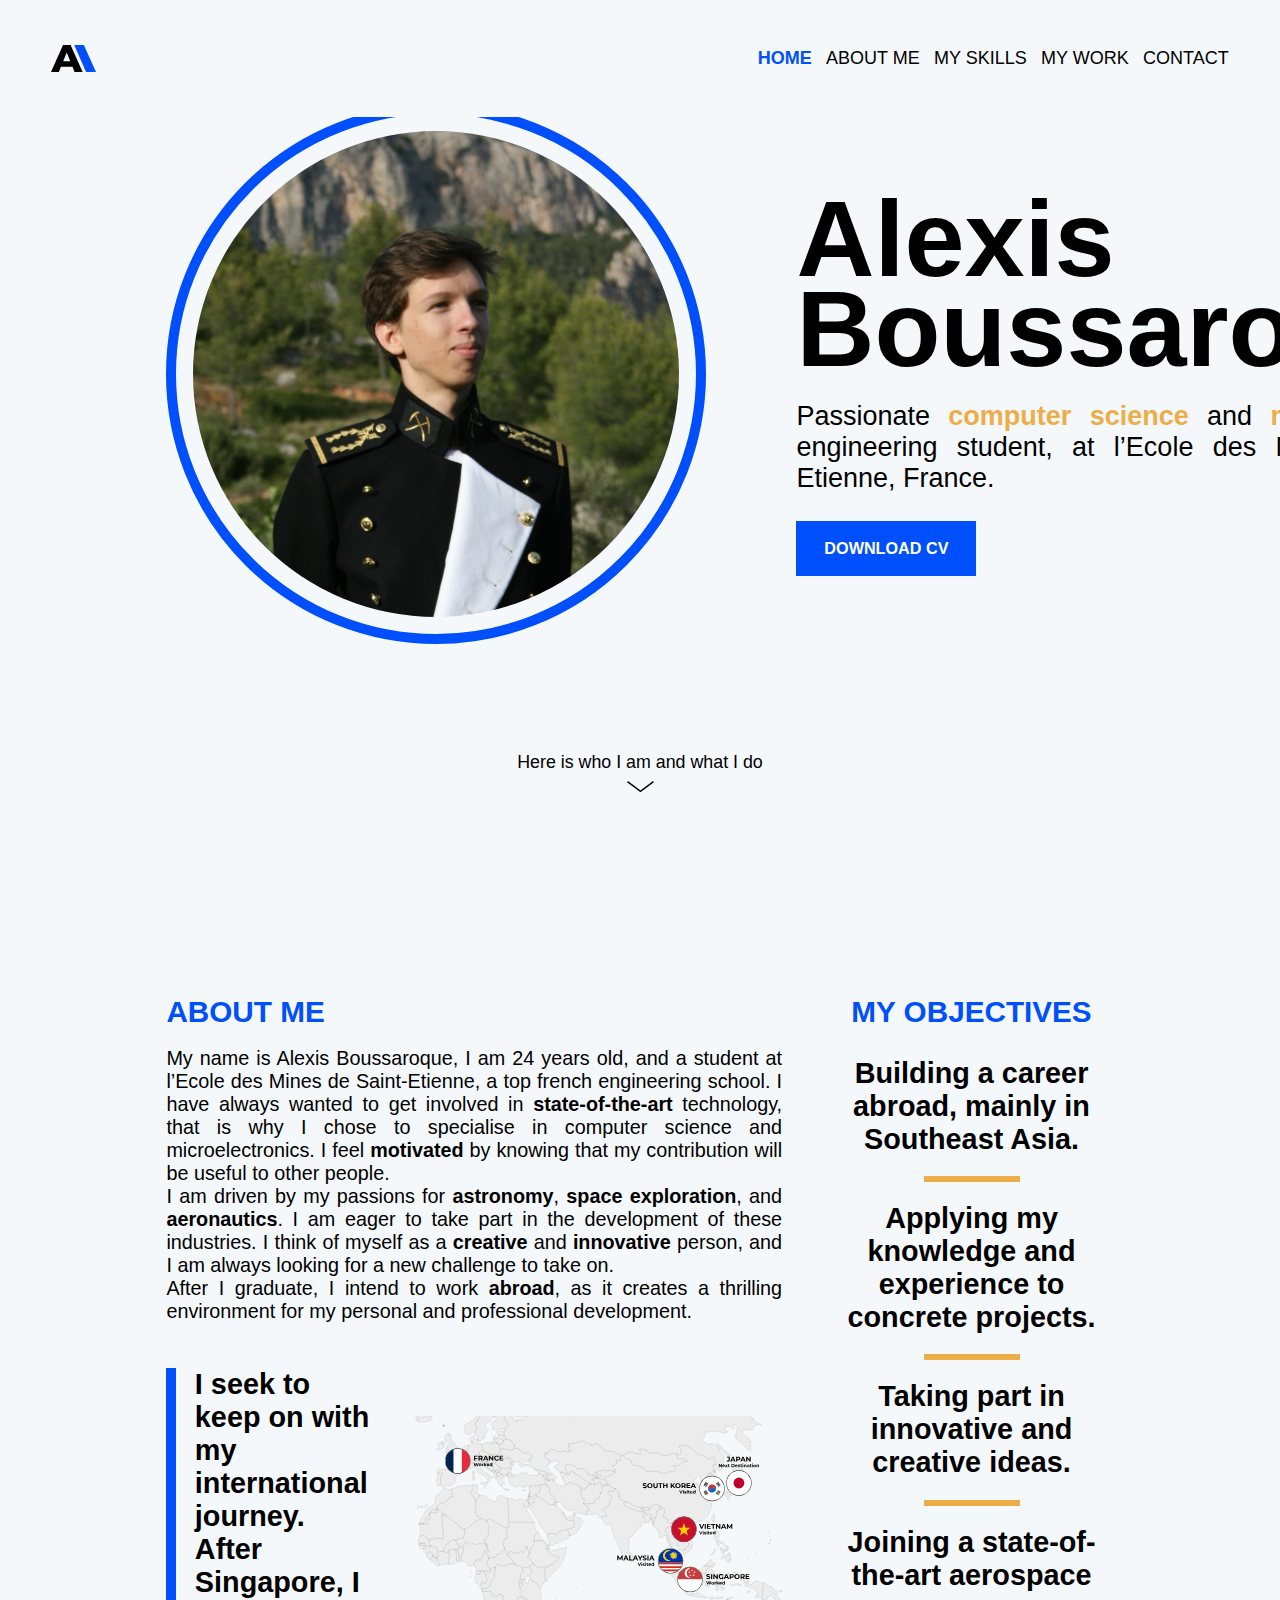
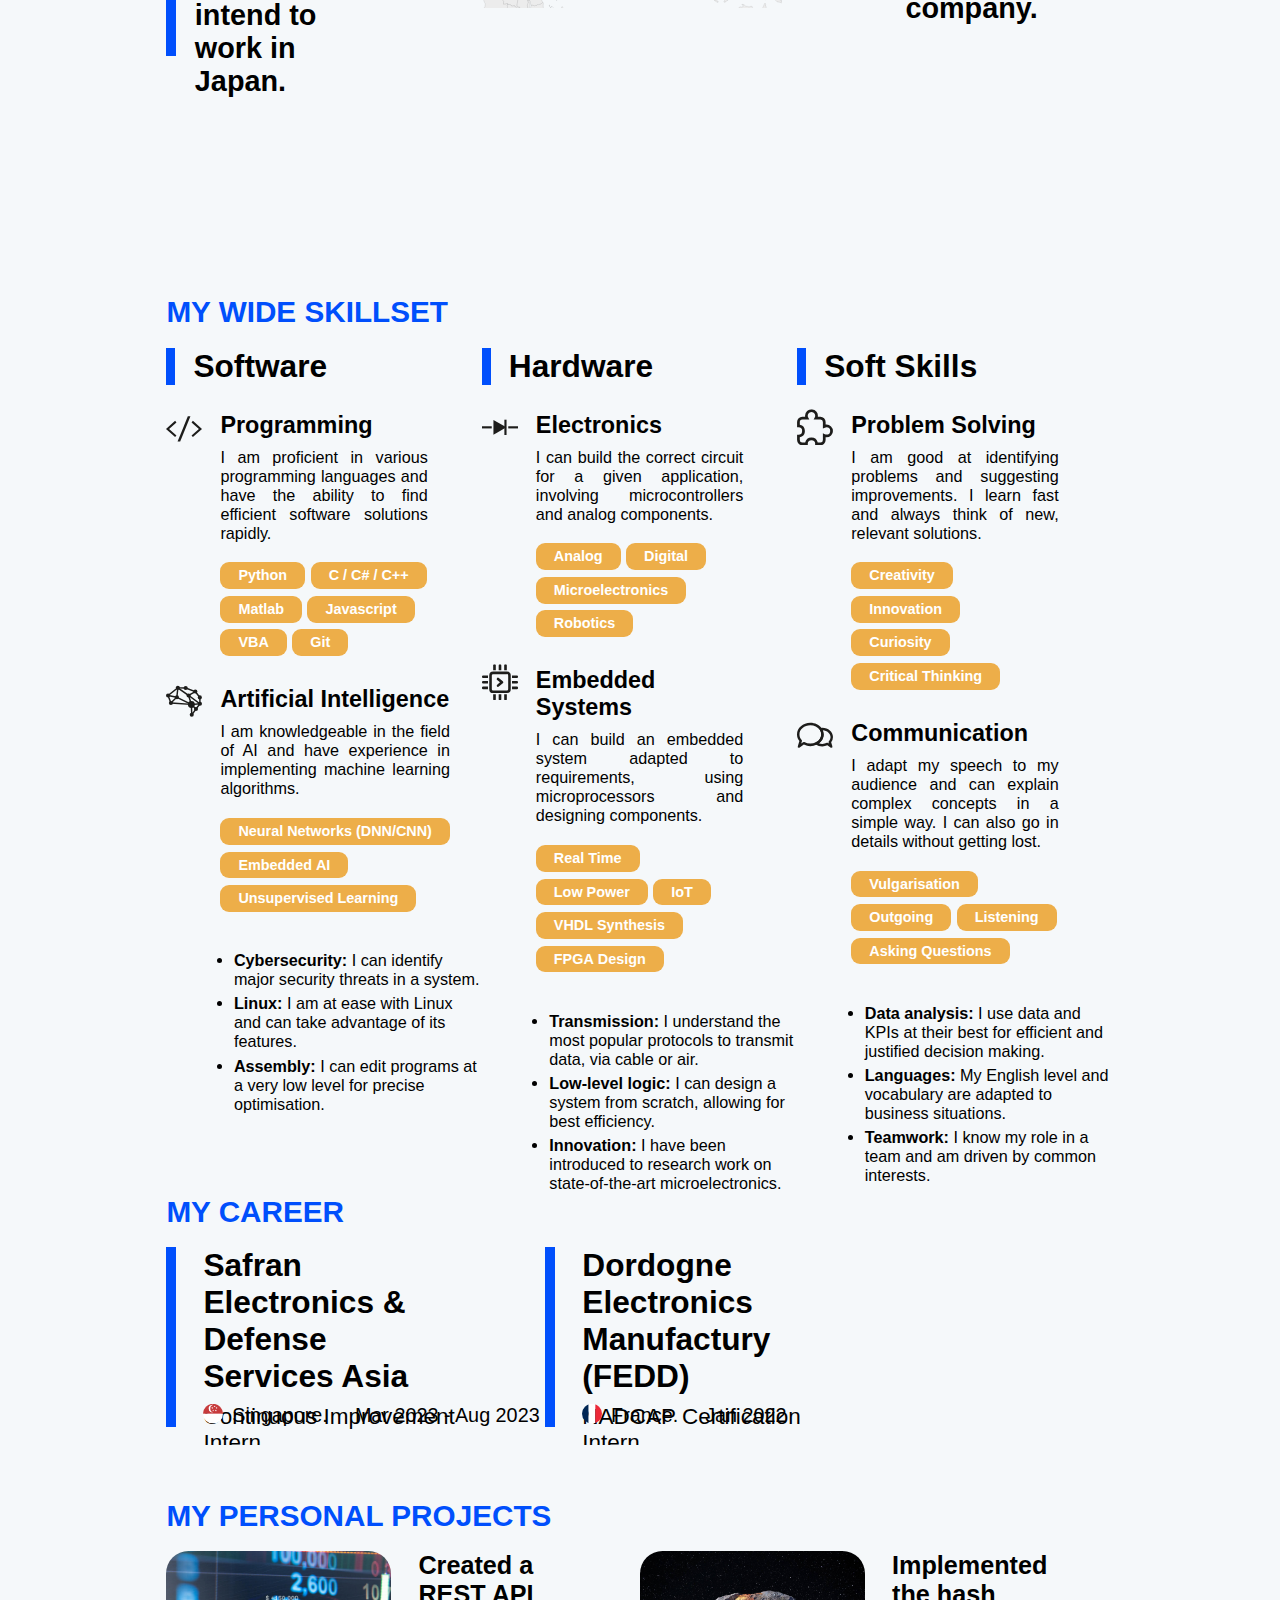
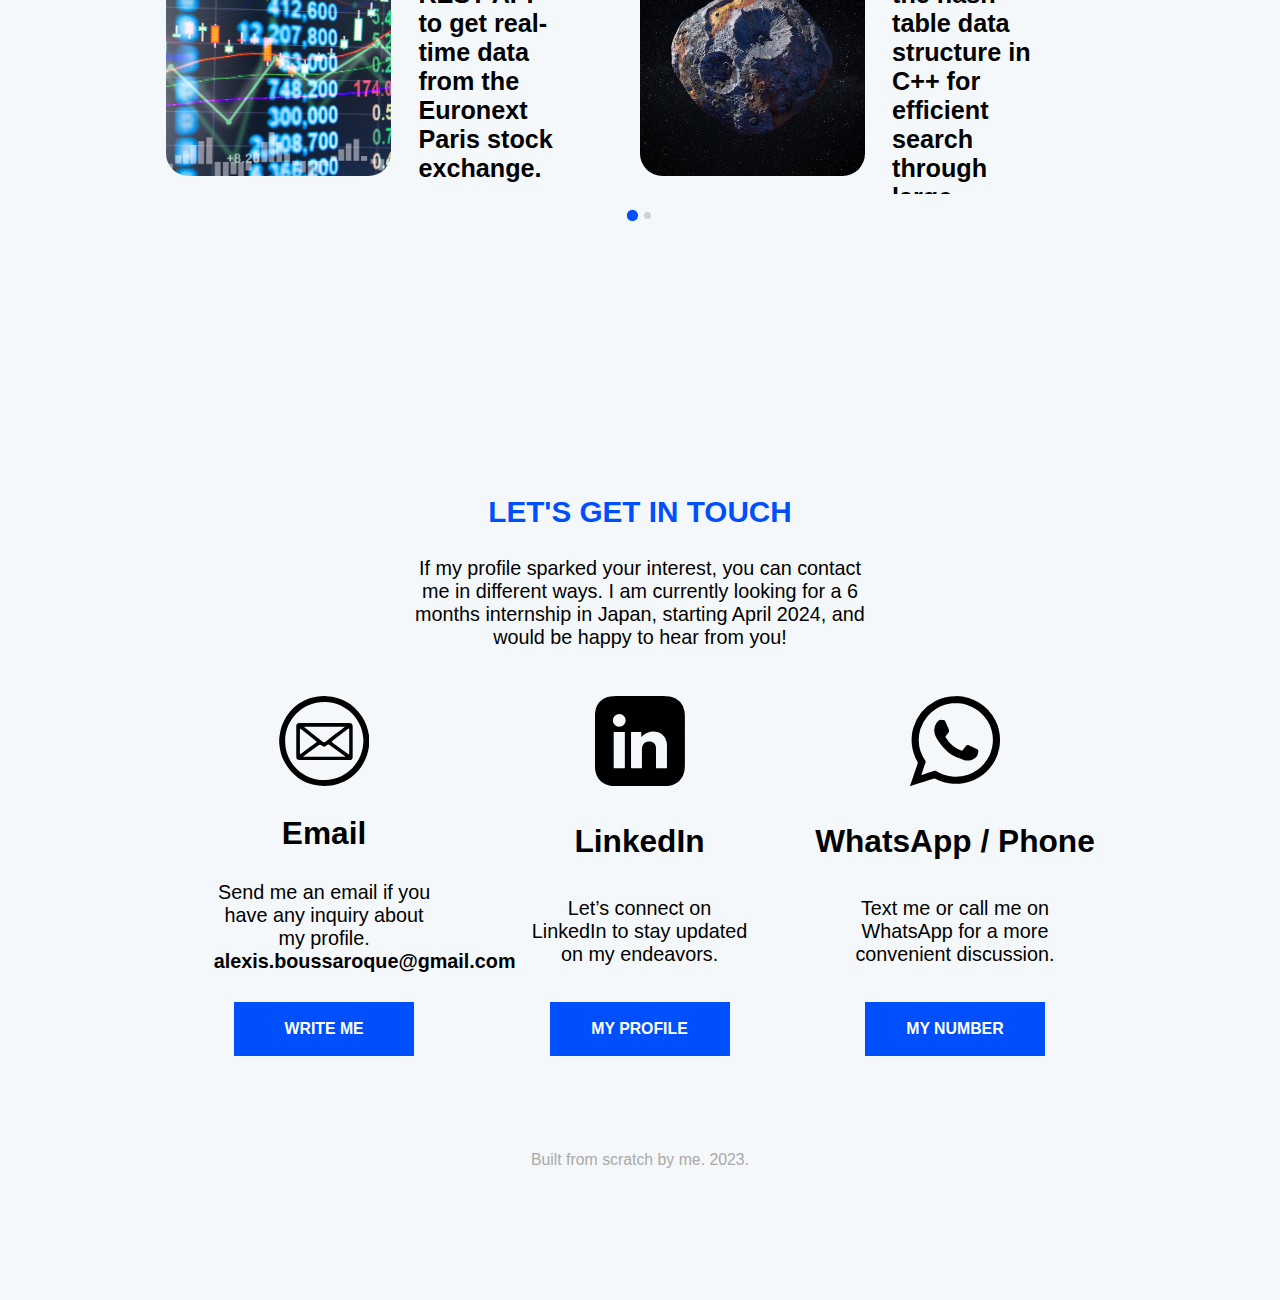
==== commit 934d56c5: "fix: changed internship date" ====
--- a/index.html
+++ b/index.html
@@ -306,7 +306,7 @@
             <h2>LET'S GET IN TOUCH</h2>
             <p class="contact-message">
                 If my profile sparked your interest, you can contact me in different ways.
-                I am currently looking for a 6 months internship in Japan, starting March 2024, and would be happy to hear from you!
+                I am currently looking for a 6 months internship in Japan, starting April 2024, and would be happy to hear from you!
             </p>
             <div class="contact-columns">
                 <div class="column">
@@ -332,7 +332,7 @@
                     <p>
                         Text me or call me on WhatsApp for a more convenient discussion.
                     </p>
-                    <button id="phoneNumberButton" onclick="console.log(document.getElementById('phoneNumberButton').innerText = '+33 7 82 79 73 76')">MY NUMBER</button>
+                    <button id="phoneNumberButton" onclick="document.getElementById('phoneNumberButton').innerText = '+33 7 82 79 73 76'">MY NUMBER</button>
                 </div>
             </div>
             <p class="footer-text">Built from scratch by me. 2023.</p>
--- a/static/css/home_styles.css
+++ b/static/css/home_styles.css
@@ -136,7 +136,7 @@
 }
 
 /* PHONE */
-@media (max-width: 1024px) and (orientation: portrait) {
+@media only screen and (max-width: 1024px) {
     /* HEADER */
     .header{
         height: 10vh;
--- a/static/css/work_styles.css
+++ b/static/css/work_styles.css
@@ -173,6 +173,10 @@
         font-size: 1.2em;
     }
 
+    .job p:last-child{
+        font-size: 0.9em;
+    }
+
     .projects-carousel{
         height: auto;
         display: grid;
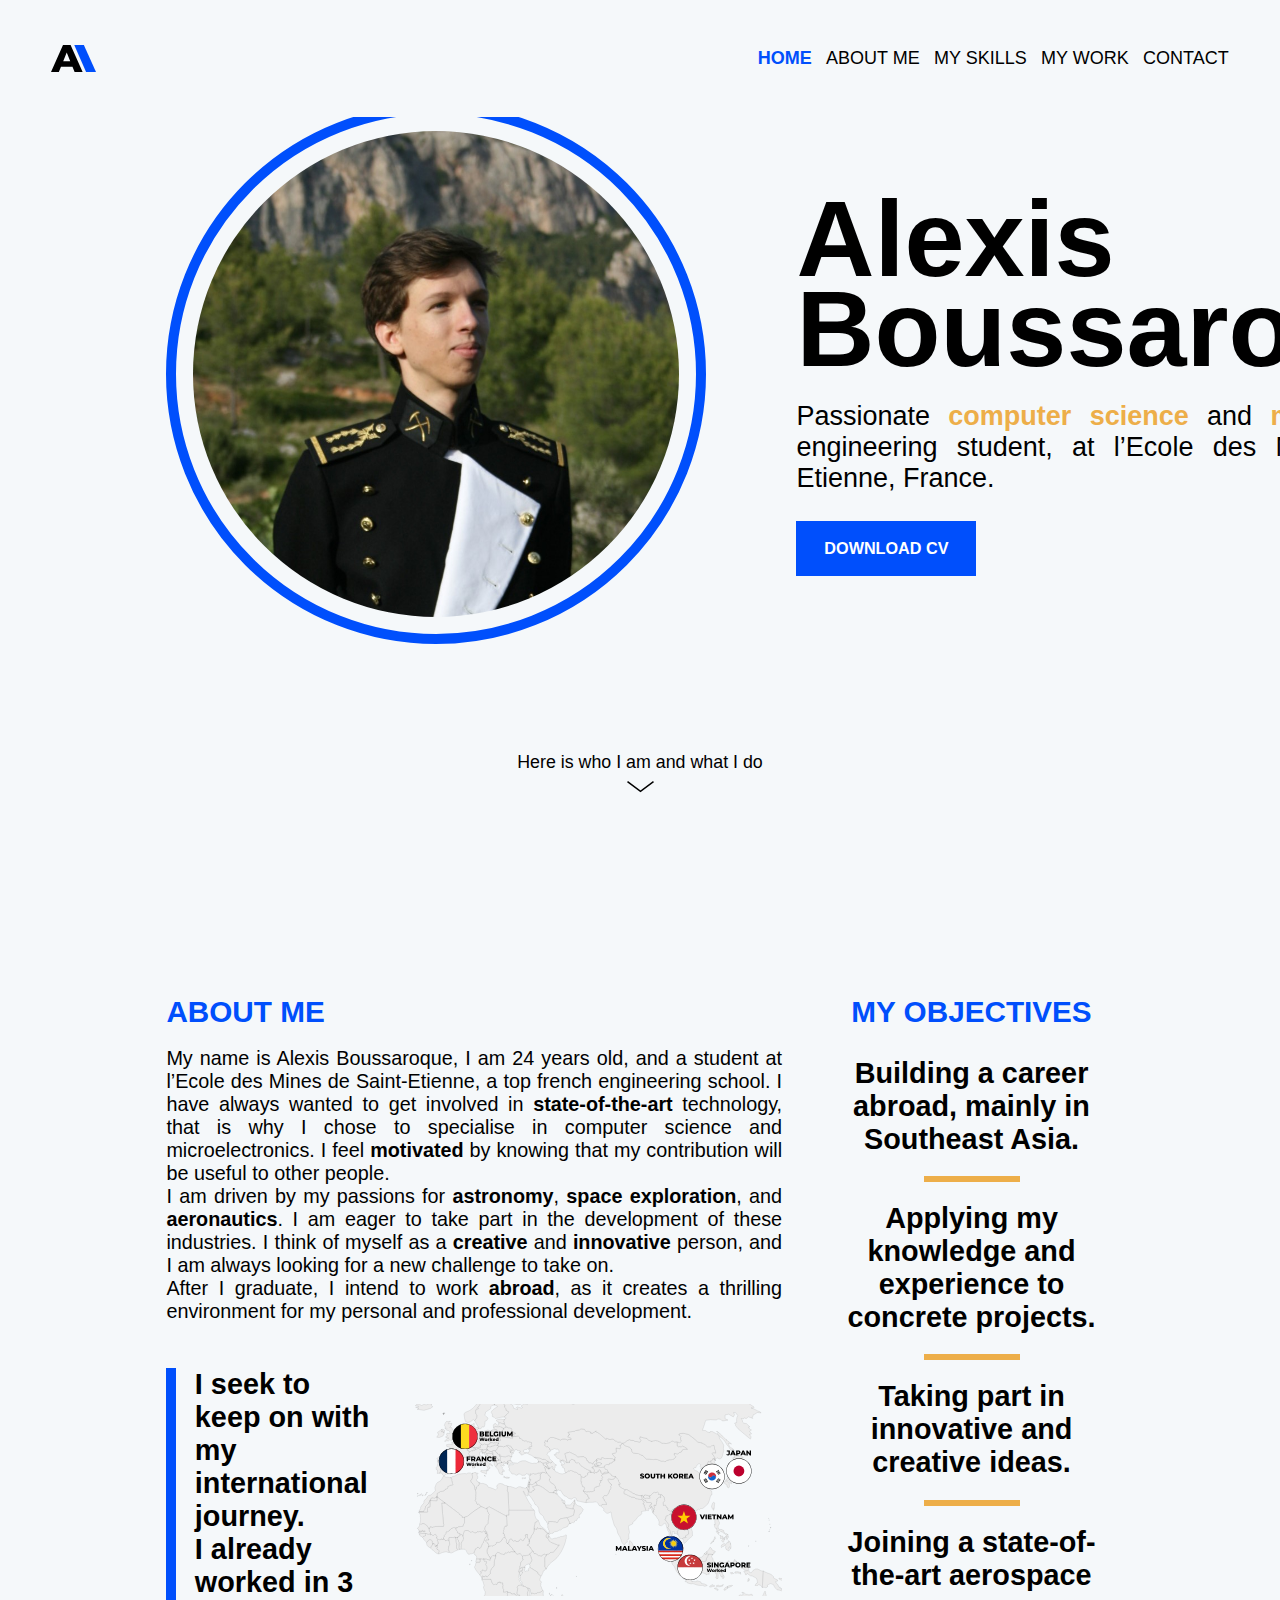
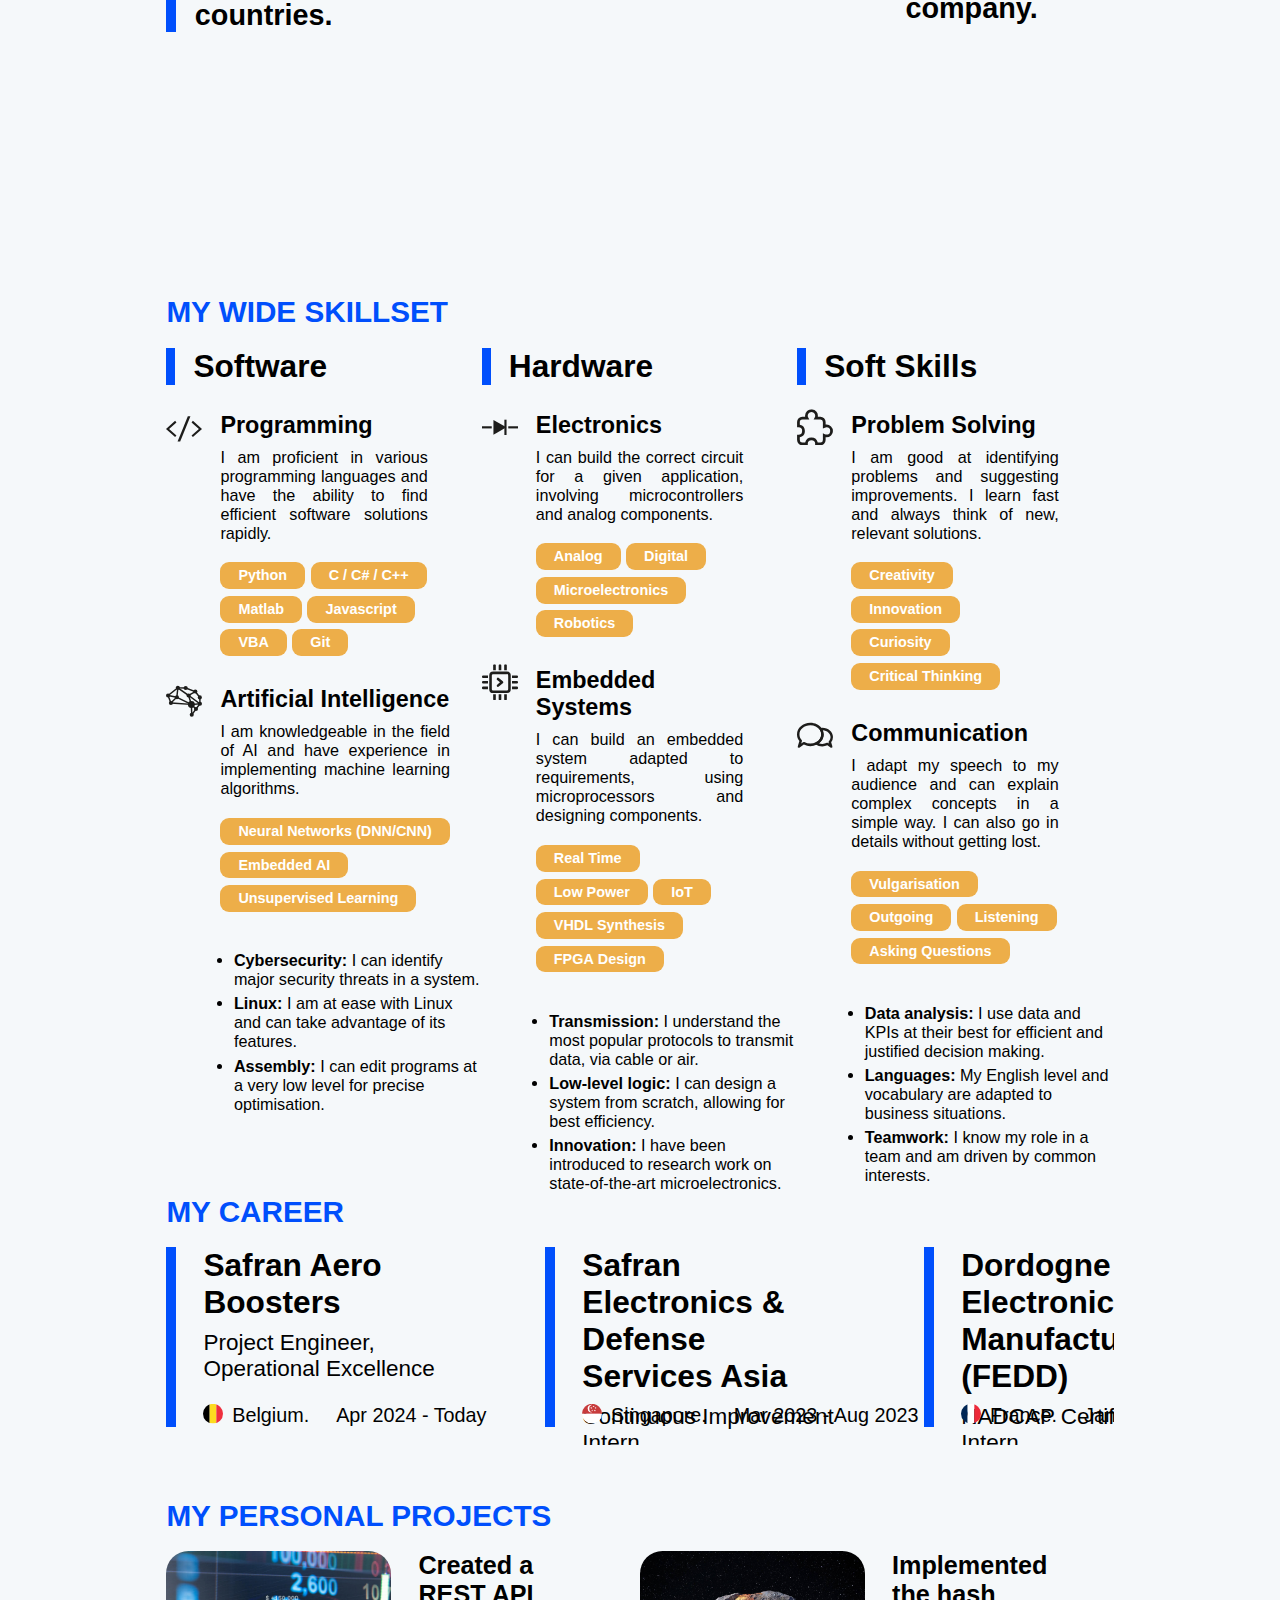
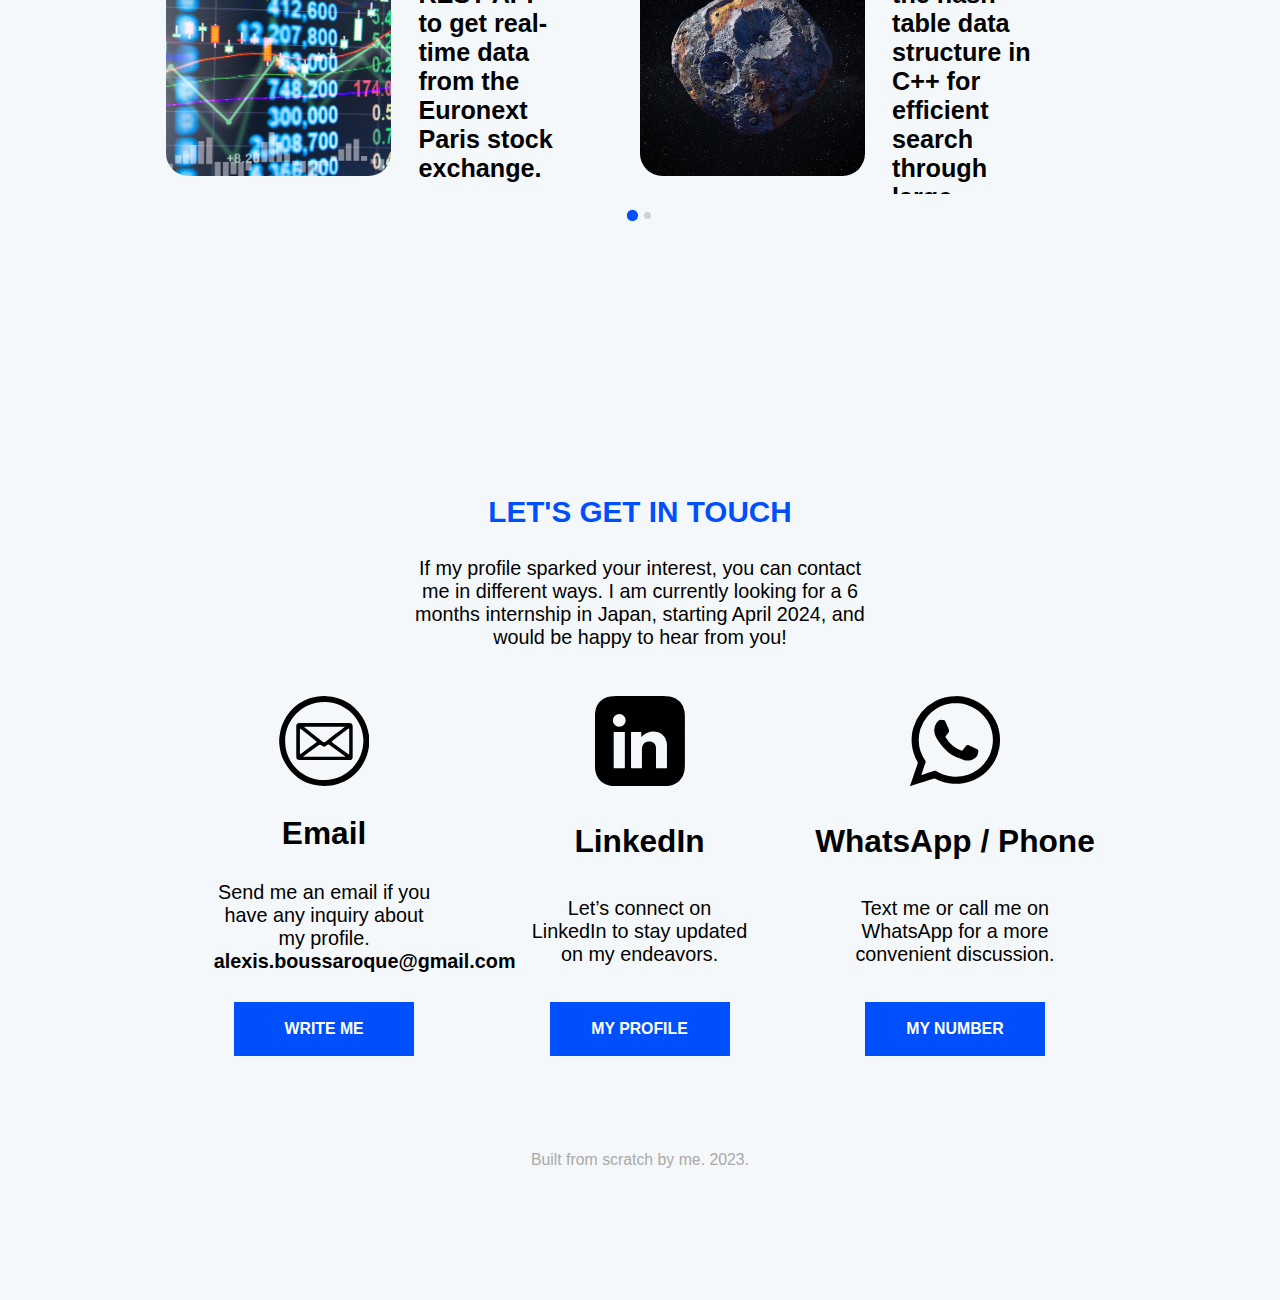
==== commit 58633ad8: "Added SAB job experience" ====
--- a/index.html
+++ b/index.html
@@ -75,7 +75,7 @@
                     <div class="world-map">
                         <div>
                             I seek to keep on with my international journey.<br>
-                            After Singapore, I intend to work in Japan.
+                            I already worked in 3 countries.
                         </div>
                         <div></div>
                     </div>
@@ -243,6 +243,11 @@
             <div class="career-carousel">
                 <!-- Add a new job here -->
                 <div class="job">
+                    <h3>Safran Aero Boosters</h3>
+                    <p>Project Engineer, Operational Excellence</p>
+                    <p><i style="background-image: url('static/images/flags/flag_be.svg');"></i>Belgium.<b></b>Apr 2024 - Today</p>
+                </div>
+                <div class="job">
                     <h3>Safran Electronics & Defense Services Asia</h3>
                     <p>Continuous Improvement Intern</p>
                     <p><i style="background-image: url('static/images/flags/flag_sg.svg');"></i>Singapore.<b></b>Mar 2023 - Aug 2023</p>
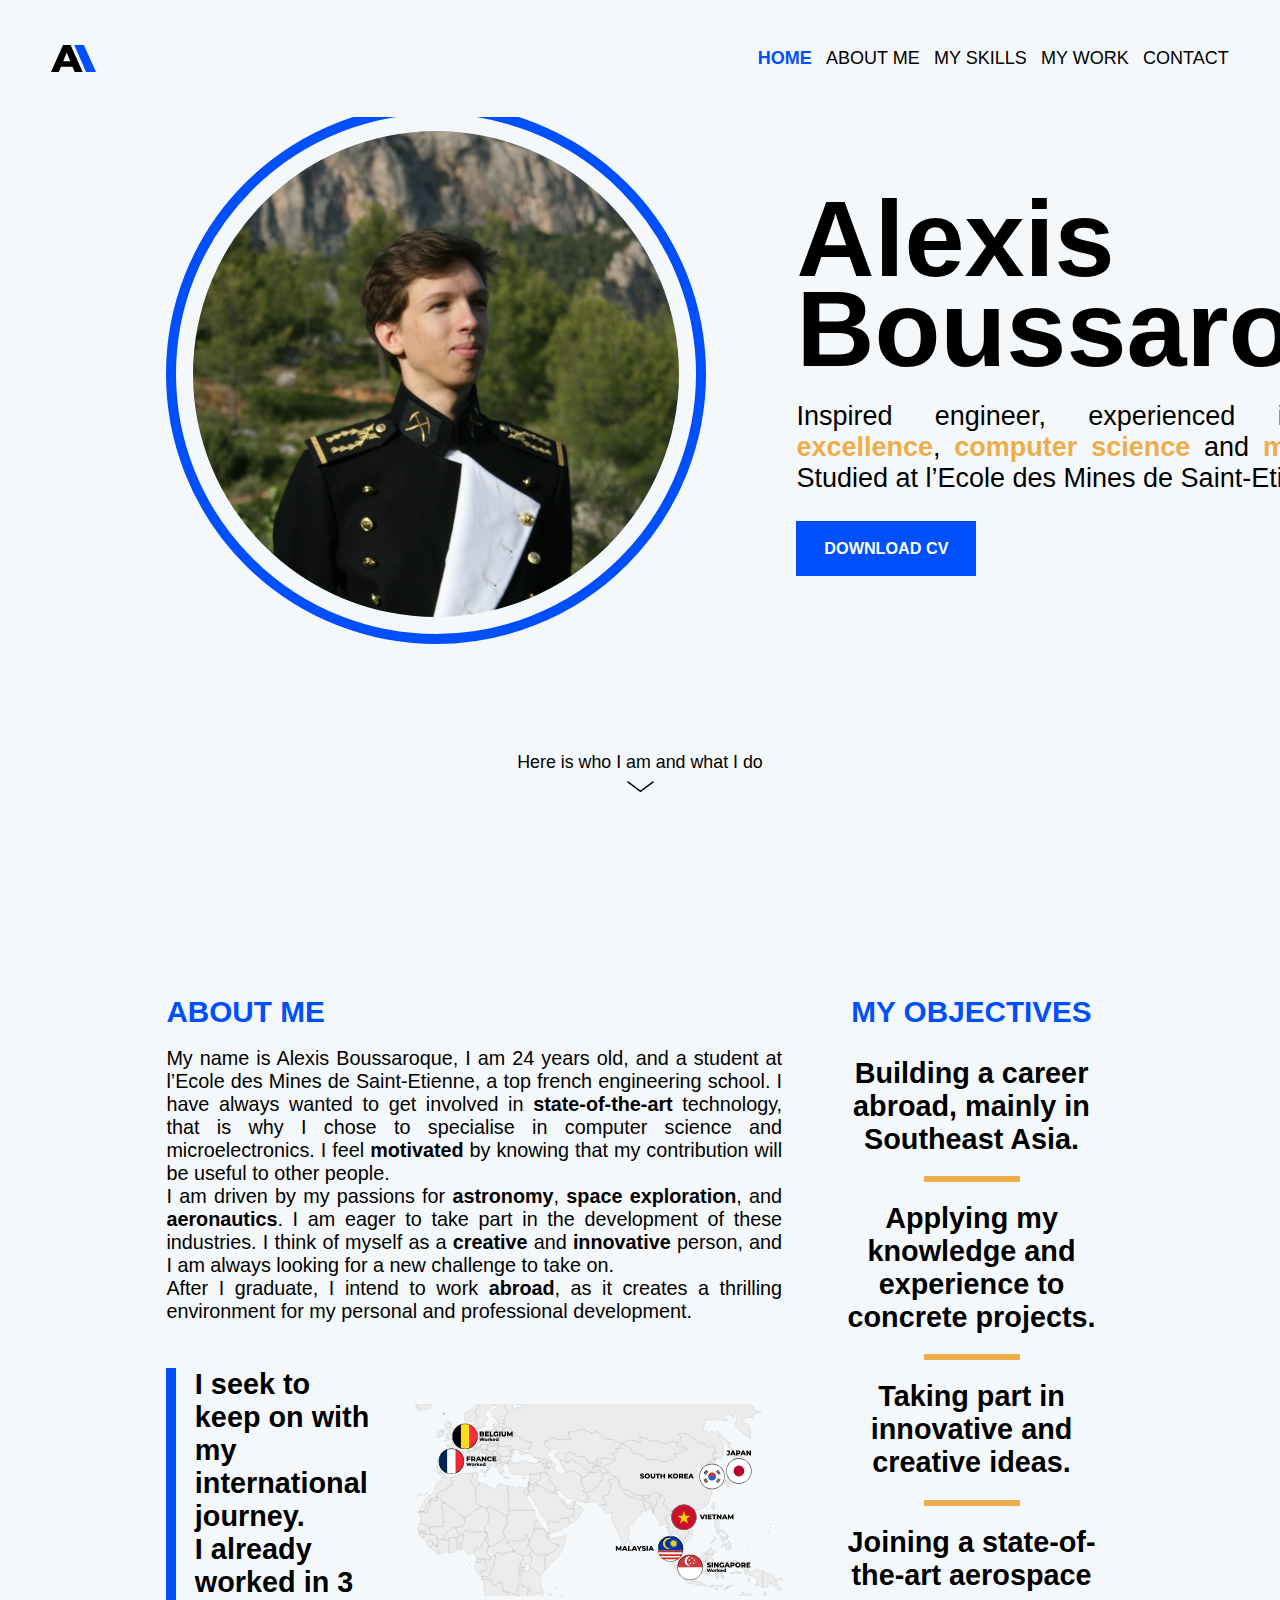
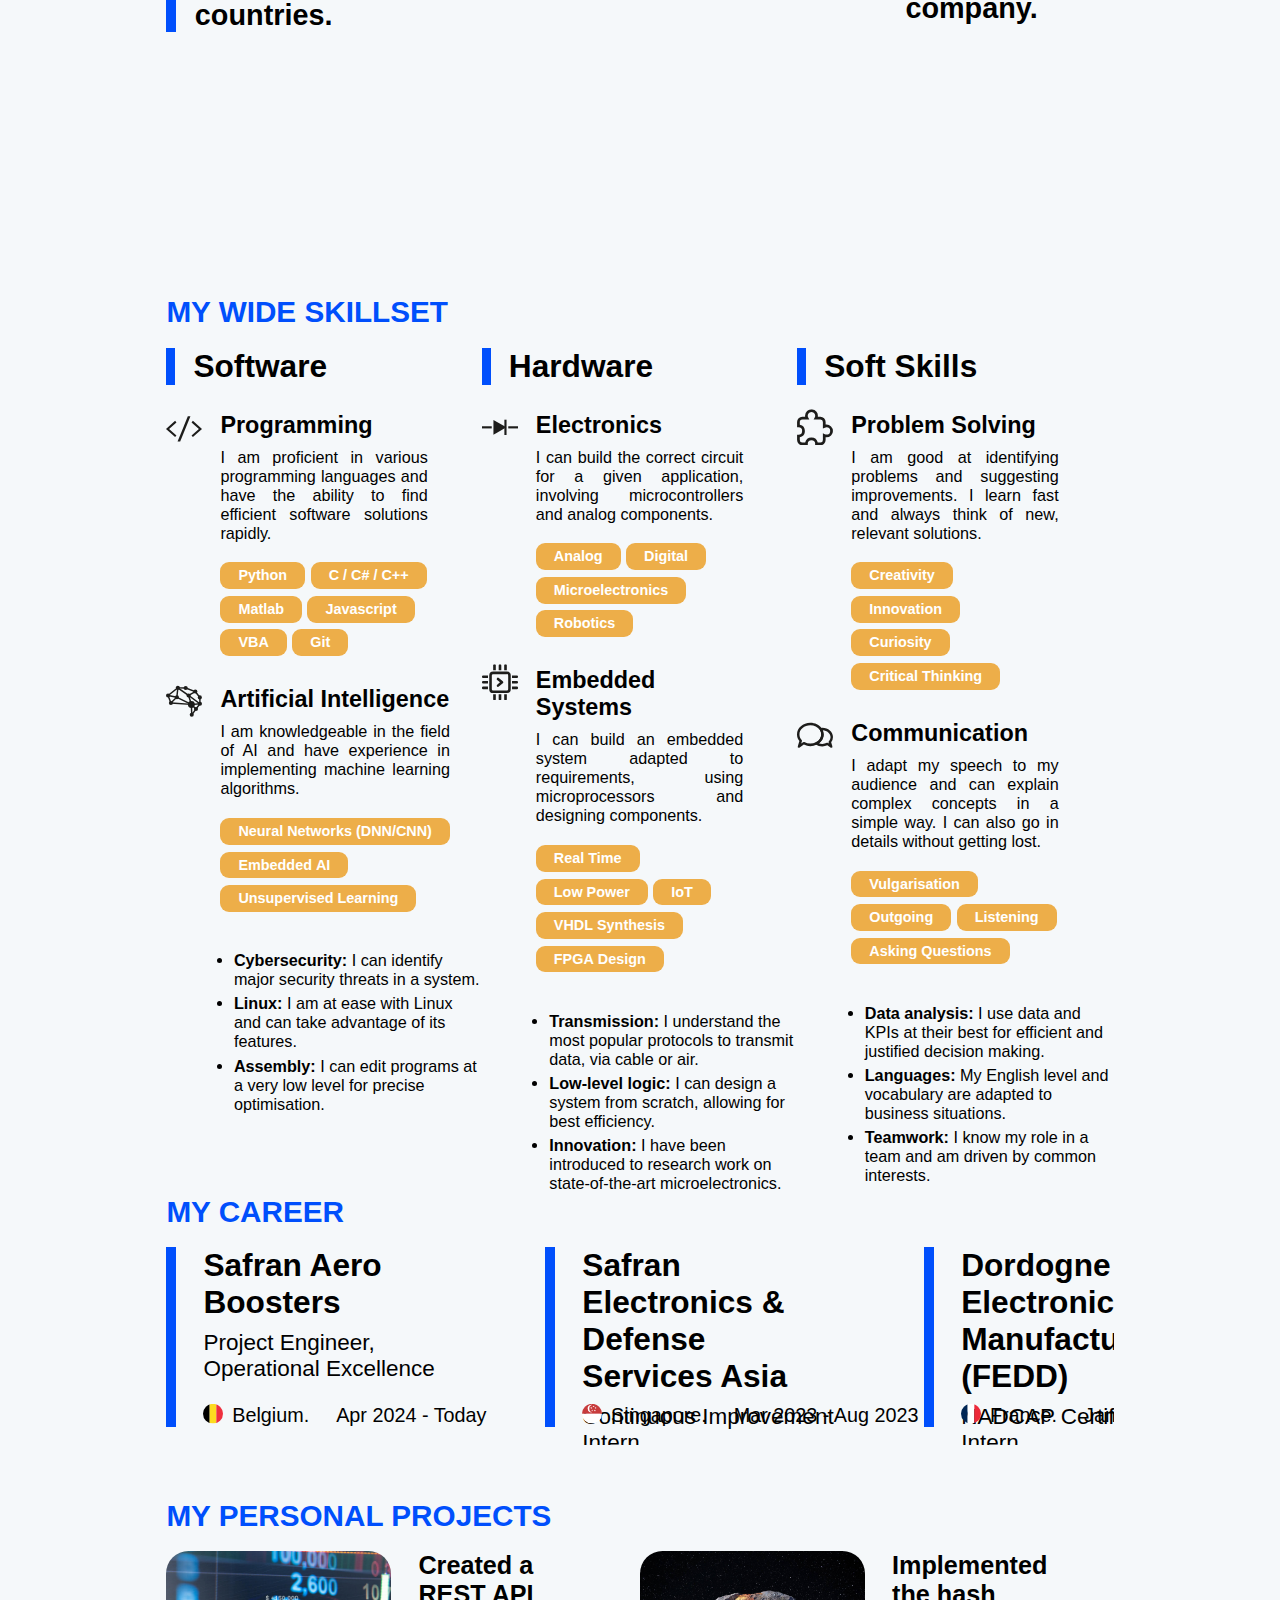
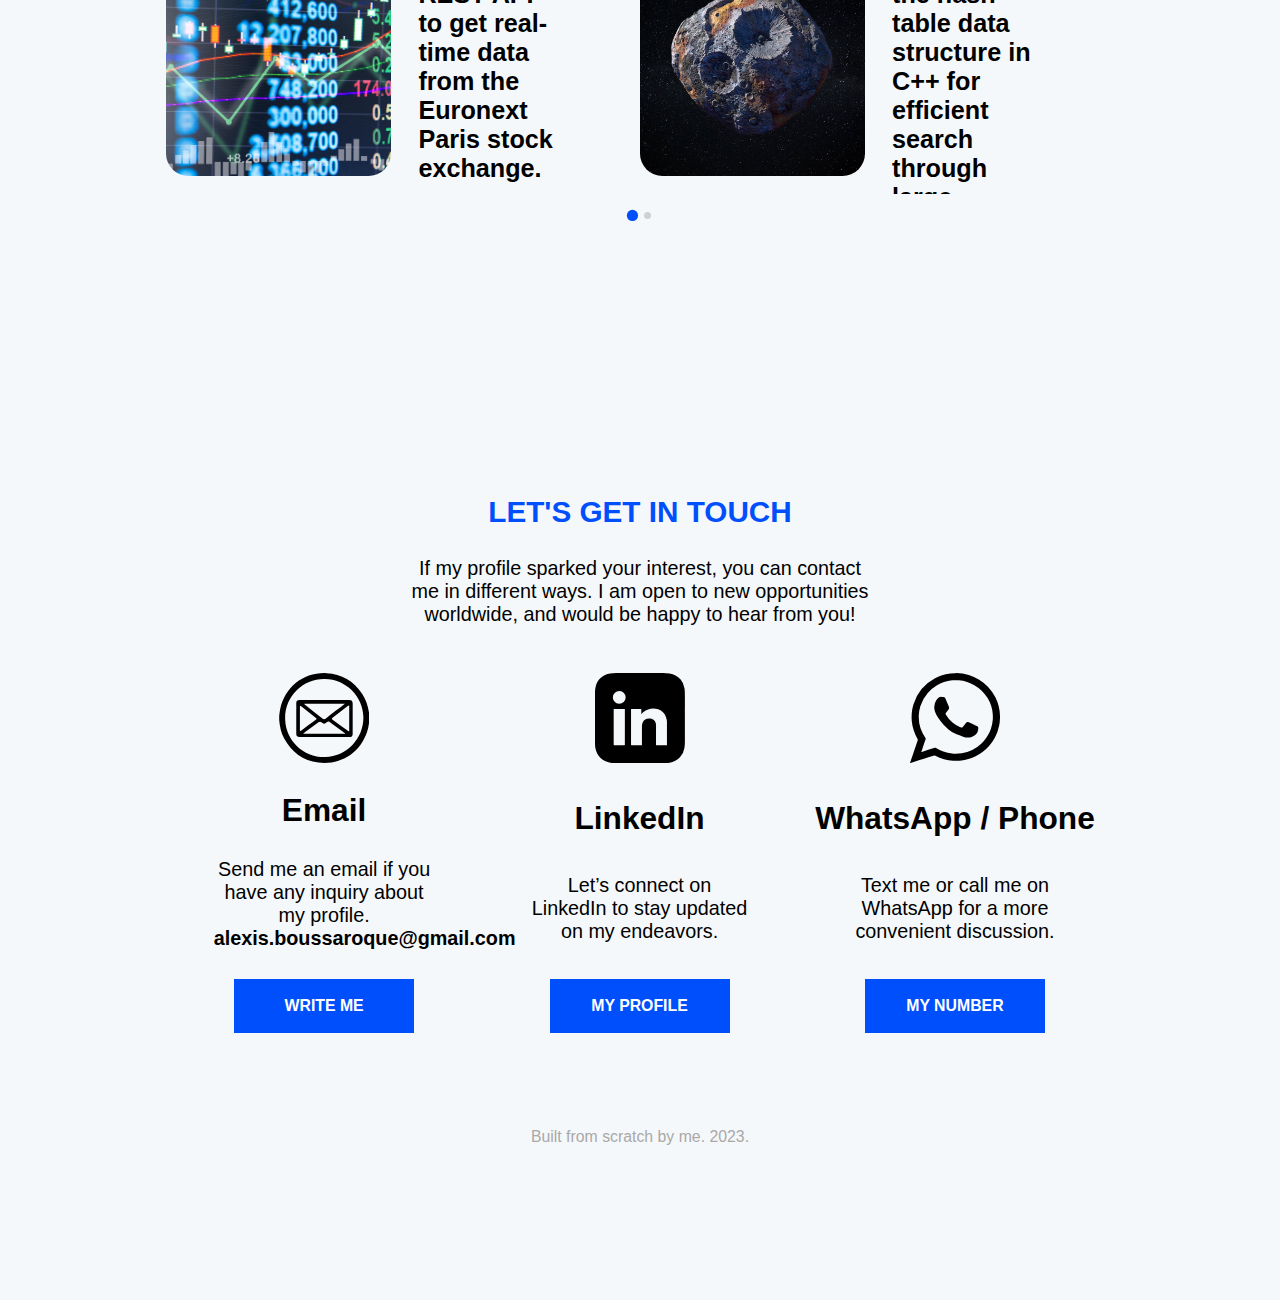
==== commit d31d7fdb: "Updated profile description" ====
--- a/index.html
+++ b/index.html
@@ -49,7 +49,7 @@
                 </div>
                 <div class="home-text-container">
                     <h1>Alexis<br>Boussaroque</h1>
-                    <p>Passionate <b>computer science</b> and <b>microelectronics</b> engineering student, at l’Ecole des Mines de Saint-Etienne, France.</p>
+                    <p>Inspired engineer, experienced in <b>operational excellence</b>, <b>computer science</b> and <b>microelectronics</b>. Studied at l’Ecole des Mines de Saint-Etienne, France.</p>
                     <button onclick="window.open('static/doc/cv.pdf', '_blank')">DOWNLOAD CV</button>
                 </div>
             </div>
@@ -311,7 +311,7 @@
             <h2>LET'S GET IN TOUCH</h2>
             <p class="contact-message">
                 If my profile sparked your interest, you can contact me in different ways.
-                I am currently looking for a 6 months internship in Japan, starting April 2024, and would be happy to hear from you!
+                I am open to new opportunities worldwide, and would be happy to hear from you!
             </p>
             <div class="contact-columns">
                 <div class="column">
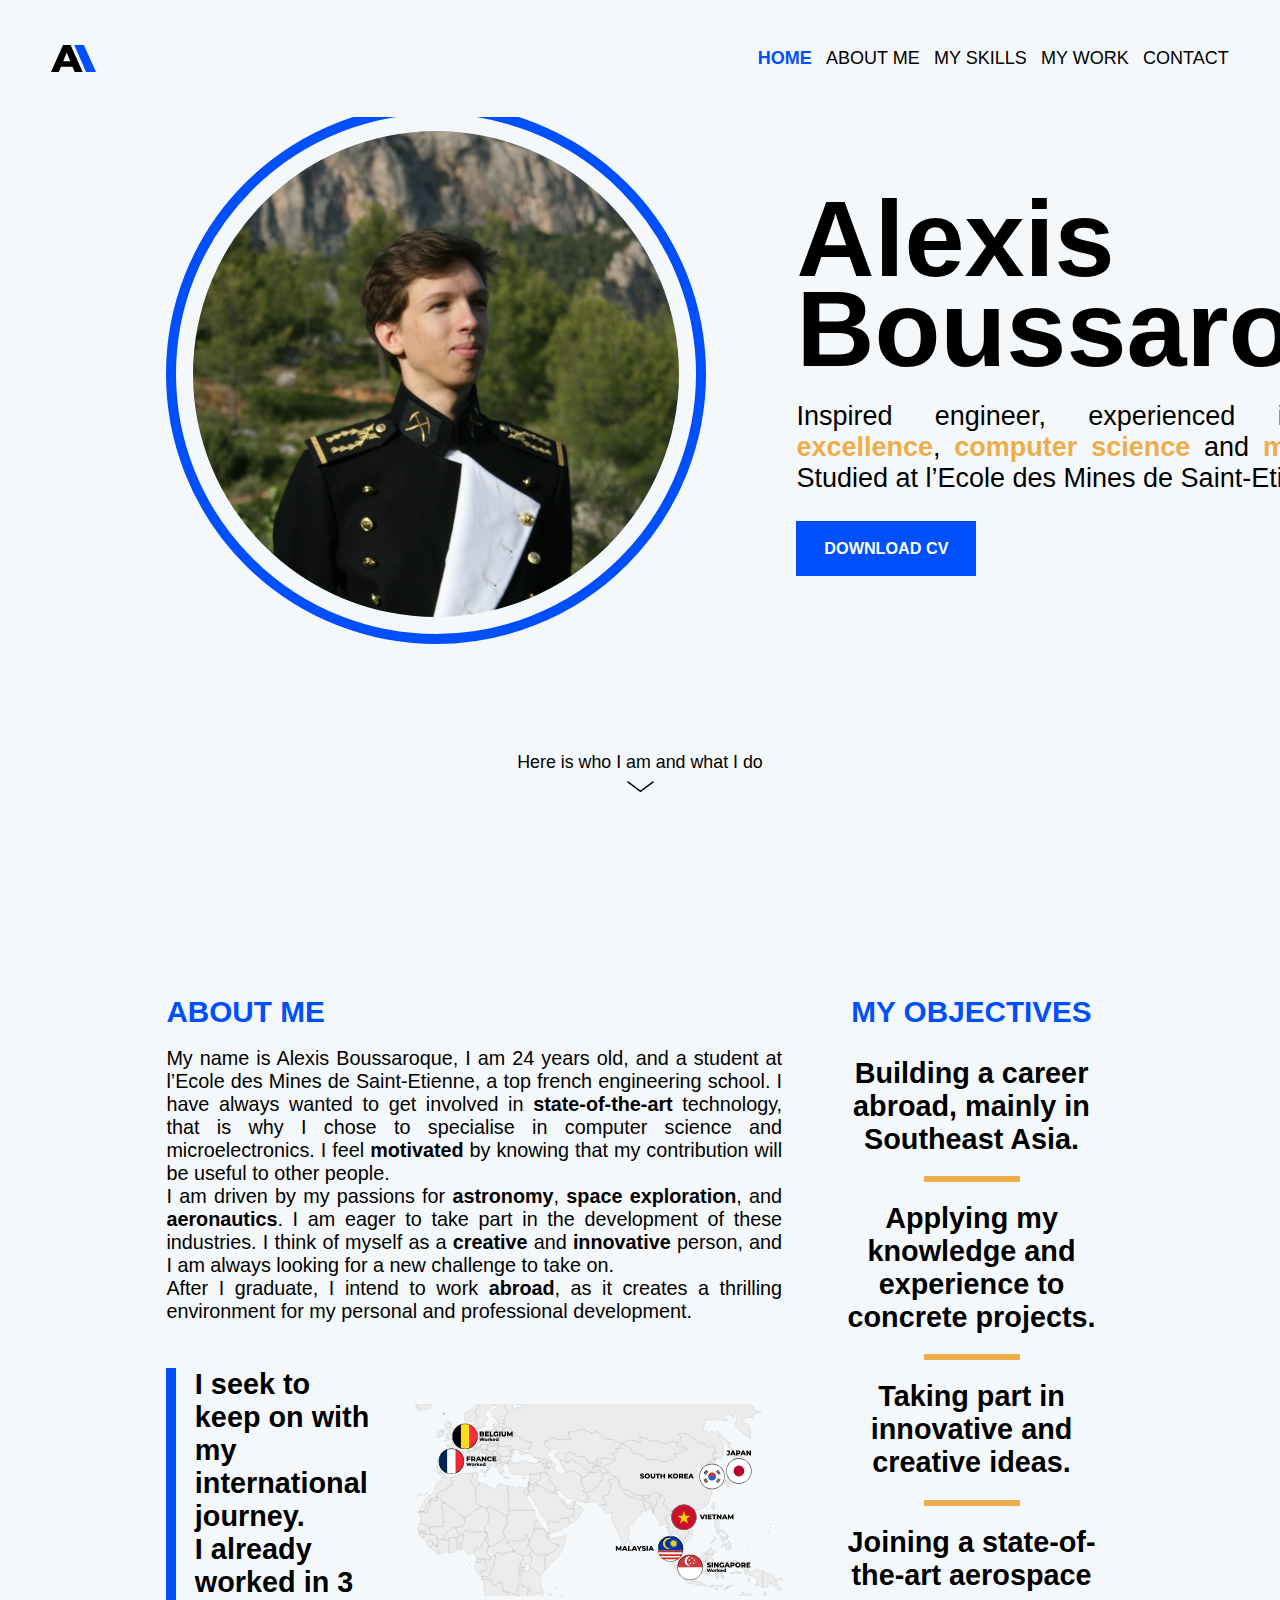
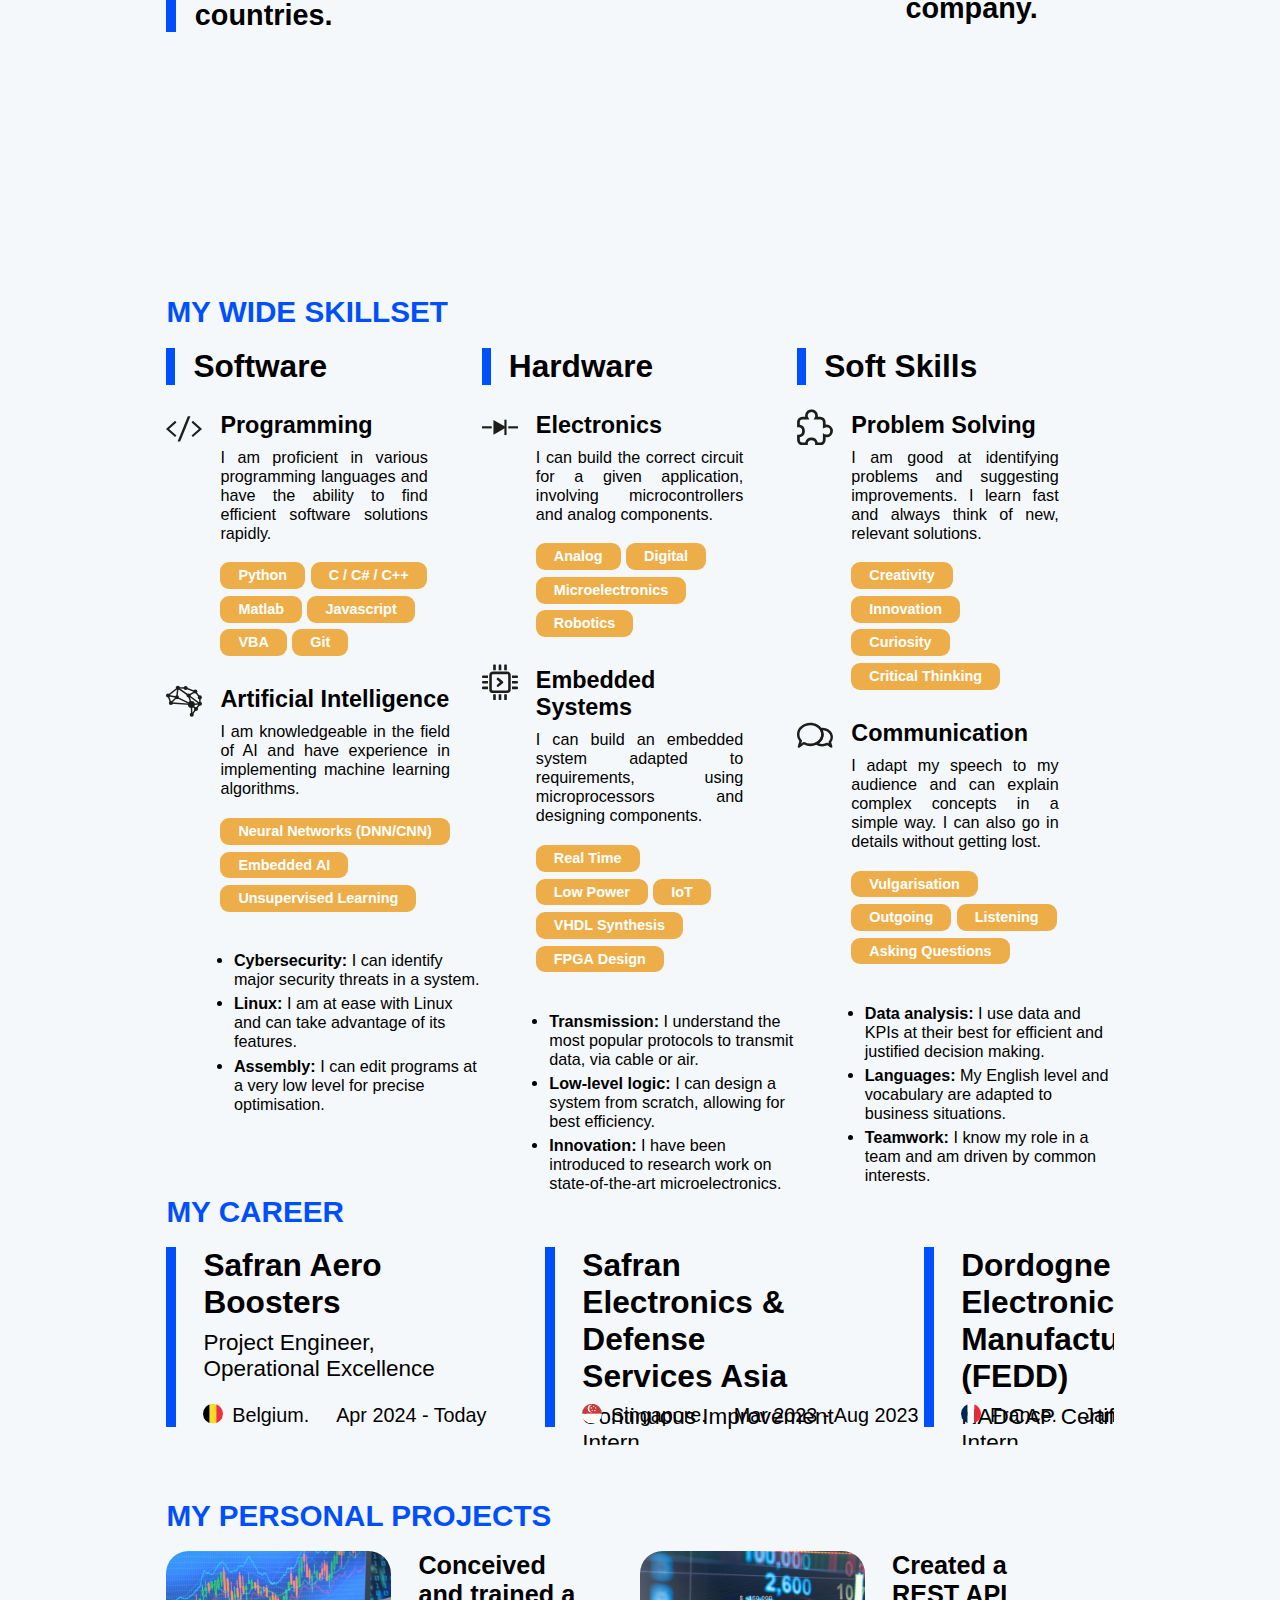
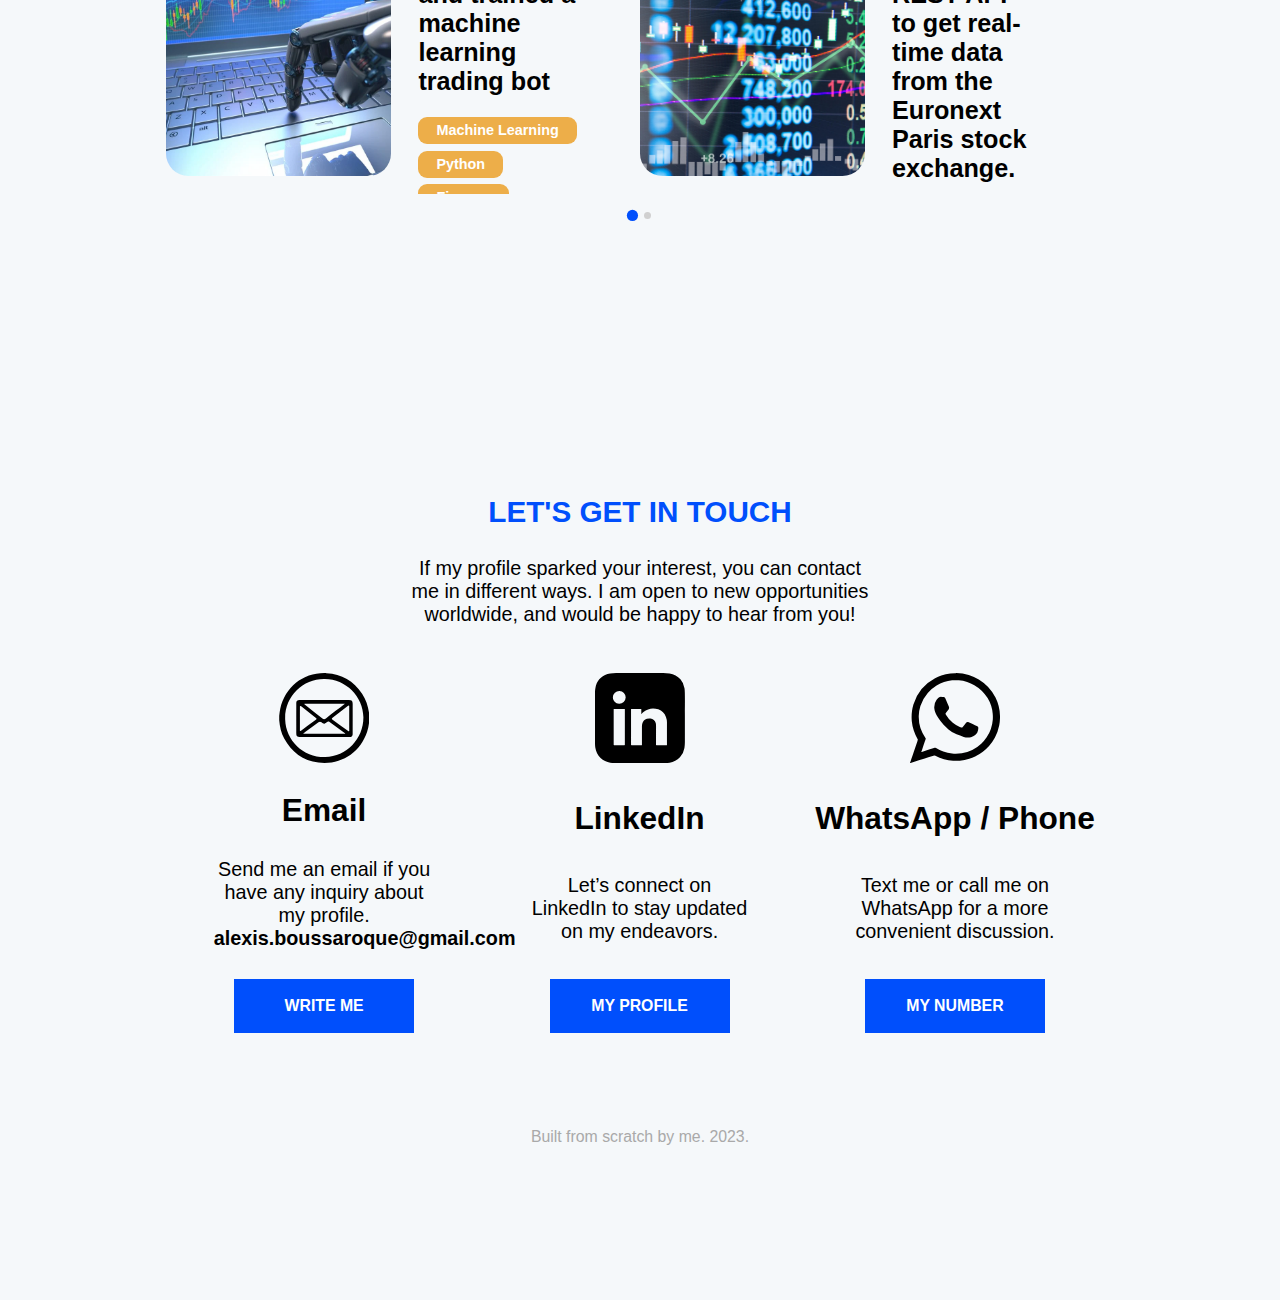
==== commit 4c1cf605: "Added a project" ====
--- a/index.html
+++ b/index.html
@@ -261,6 +261,19 @@
             <h2>MY PERSONAL PROJECTS</h2>
             <div class="projects-carousel">
                 <!-- Add a new project here -->
+                <div class="project">
+                    <div class="project-image-container">
+                        <div class="project-image" style="background-image: url('static/images/projects/algo_trading.webp');"></div>
+                    </div>
+                    <div class="project-description">
+                        <h3>Conceived and trained a machine learning trading bot</h3>
+                        <div class="project-tags">
+                            <span class="project-tag">Machine&nbsp;Learning</span>
+                            <span class="project-tag">Python</span>
+                            <span class="project-tag">Finance</span>
+                        </div>
+                    </div>
+                </div>
                 <div class="project" onclick="window.open('https://github.com/H3Aether/Euronext-Paris-API', '_blank')">
                     <div class="project-image-container">
                         <div class="project-image" style="background-image: url('static/images/projects/stock_api.jpg');"></div>
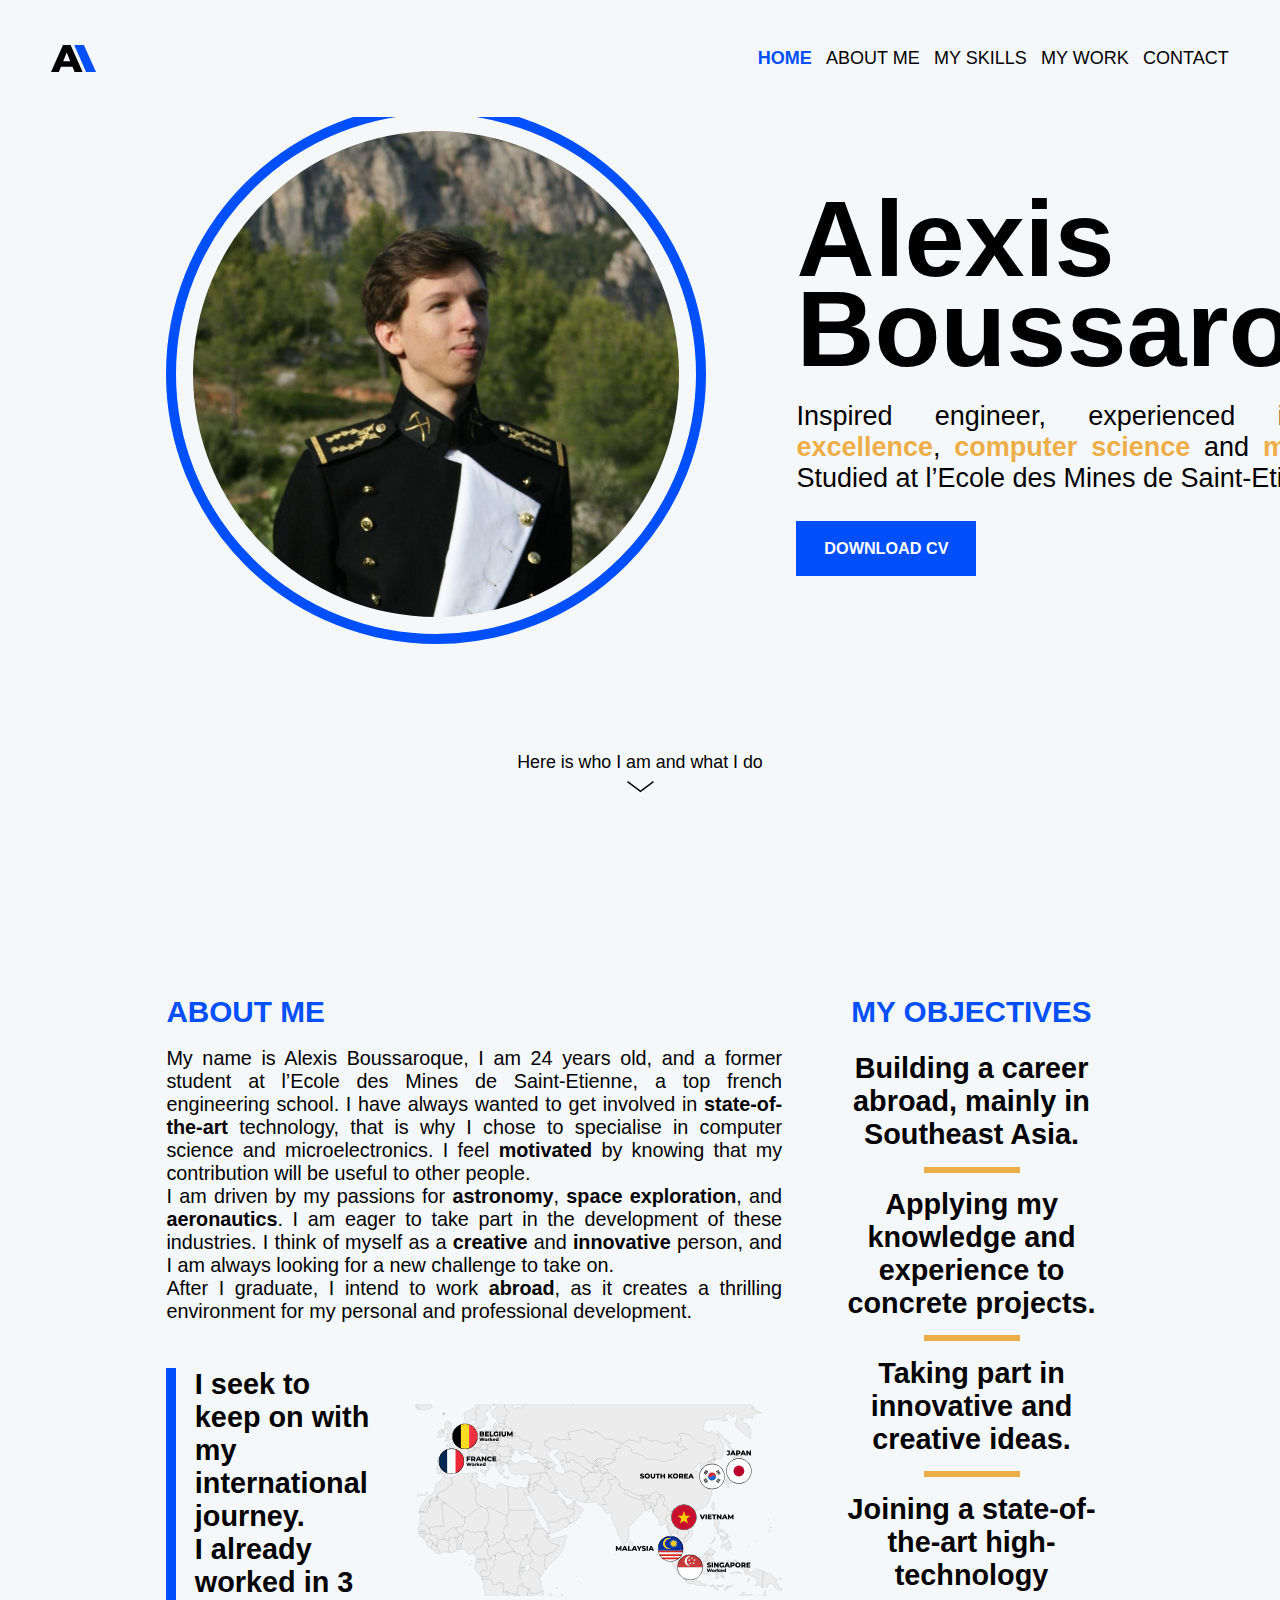
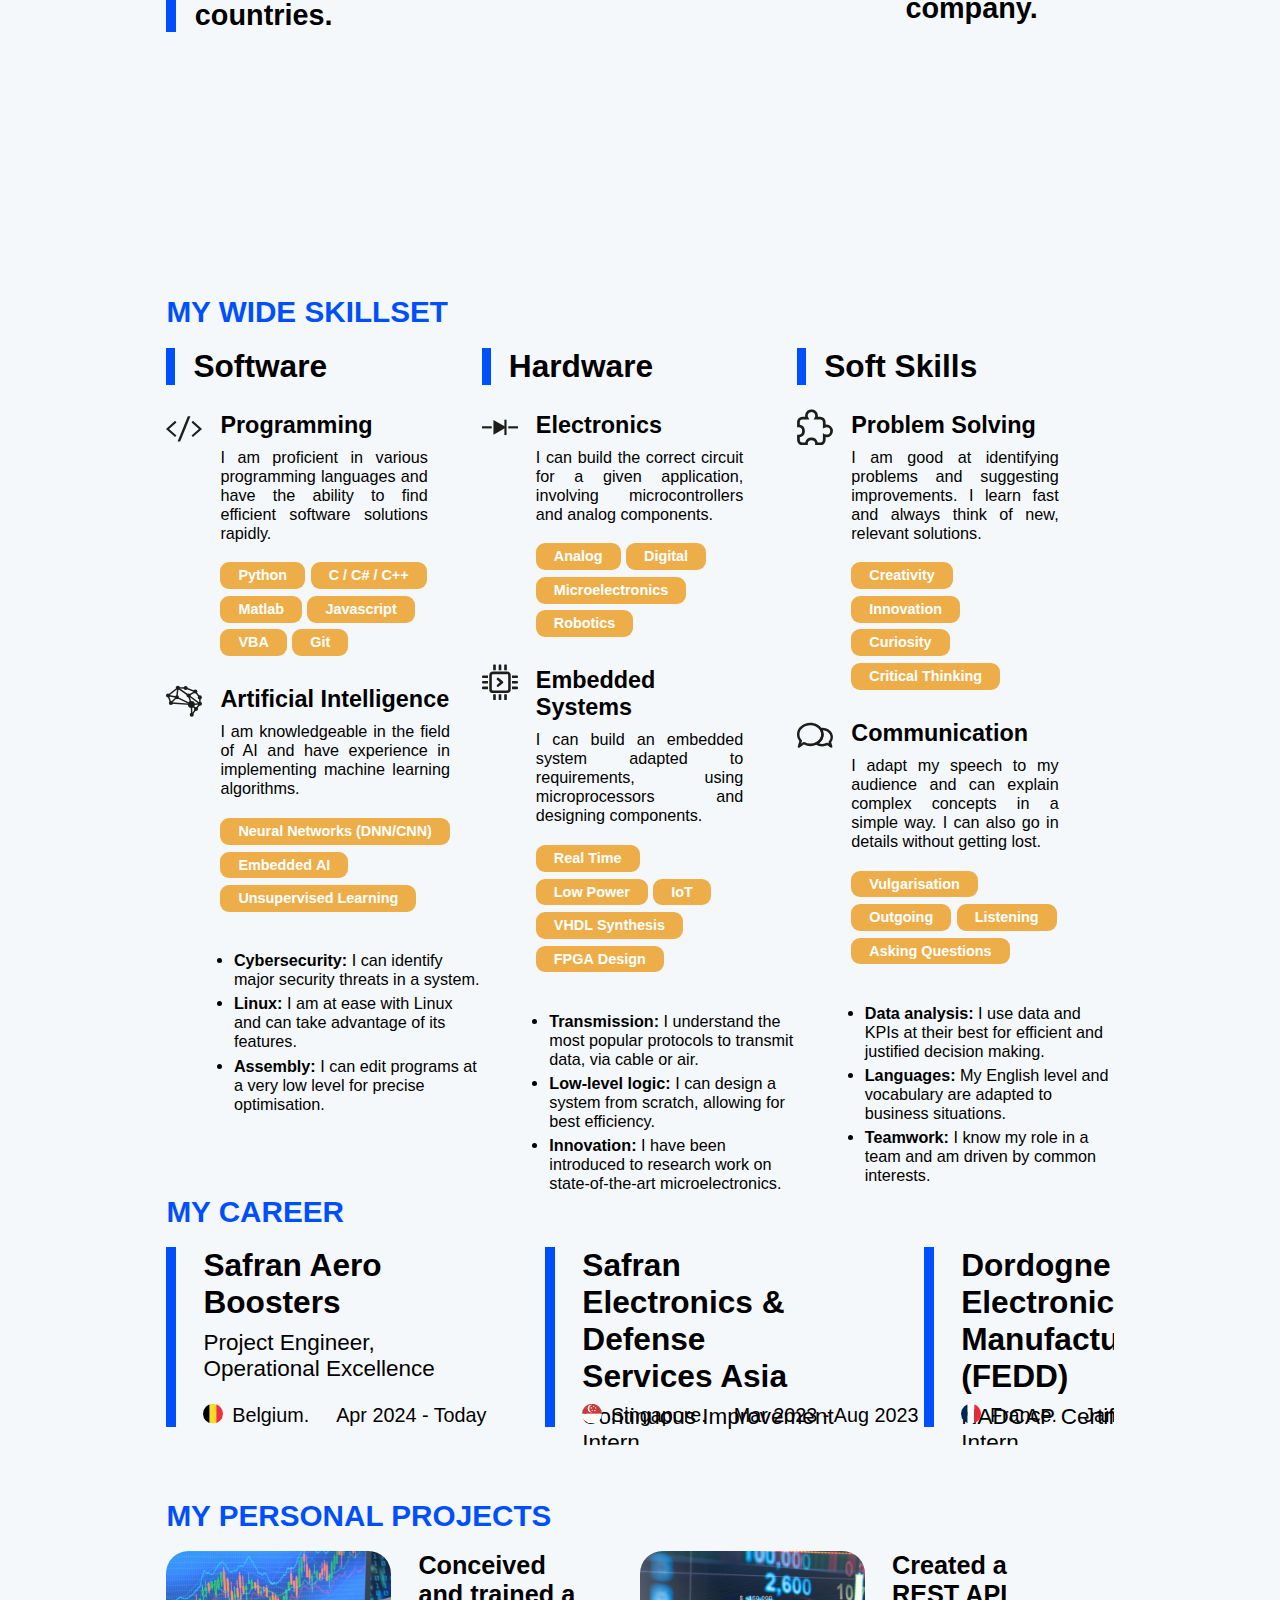
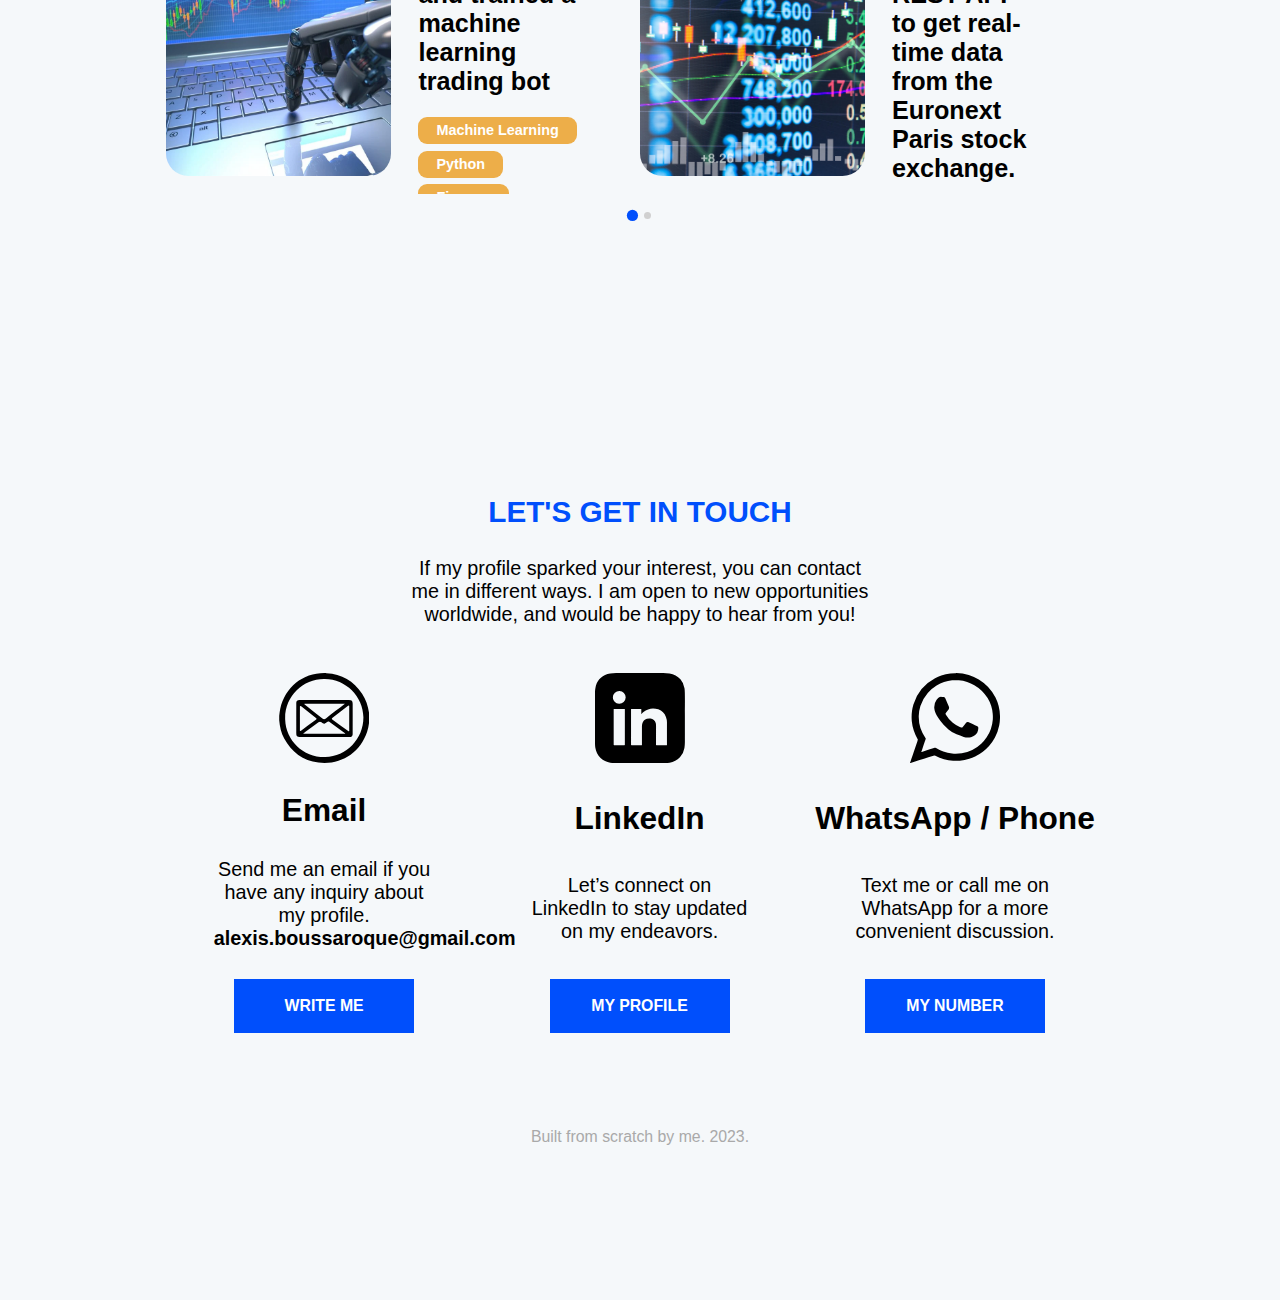
==== commit 269749e5: "fix: changed wording" ====
--- a/index.html
+++ b/index.html
@@ -65,7 +65,7 @@
                 <div class="column">
                     <h2>ABOUT ME</h2>
                     <p>
-                        My name is Alexis Boussaroque, I am <span id="age"></span> years old, and a student at l’Ecole des Mines de Saint-Etienne, a top french engineering school.
+                        My name is Alexis Boussaroque, I am <span id="age">23</span> years old, and a former student at l’Ecole des Mines de Saint-Etienne, a top french engineering school.
                         I have always wanted to get involved in <b>state-of-the-art</b> technology, that is why I chose to specialise in computer science and microelectronics.
                         I feel <b>motivated</b> by knowing that my contribution will be useful to other people.<br>
                         I am driven by my passions for <b>astronomy</b>, <b>space exploration</b>, and <b>aeronautics</b>. I am eager to take part in the development of these industries.
@@ -88,7 +88,7 @@
                     <hr class="objective-line">
                     <div class="objective-text">Taking part in innovative and creative ideas.</div>
                     <hr class="objective-line">
-                    <div class="objective-text">Joining a state-of-the-art aerospace company.</div>
+                    <div class="objective-text">Joining a state-of-the-art high-technology company.</div>
                 </div>
             </div>
         </div>
